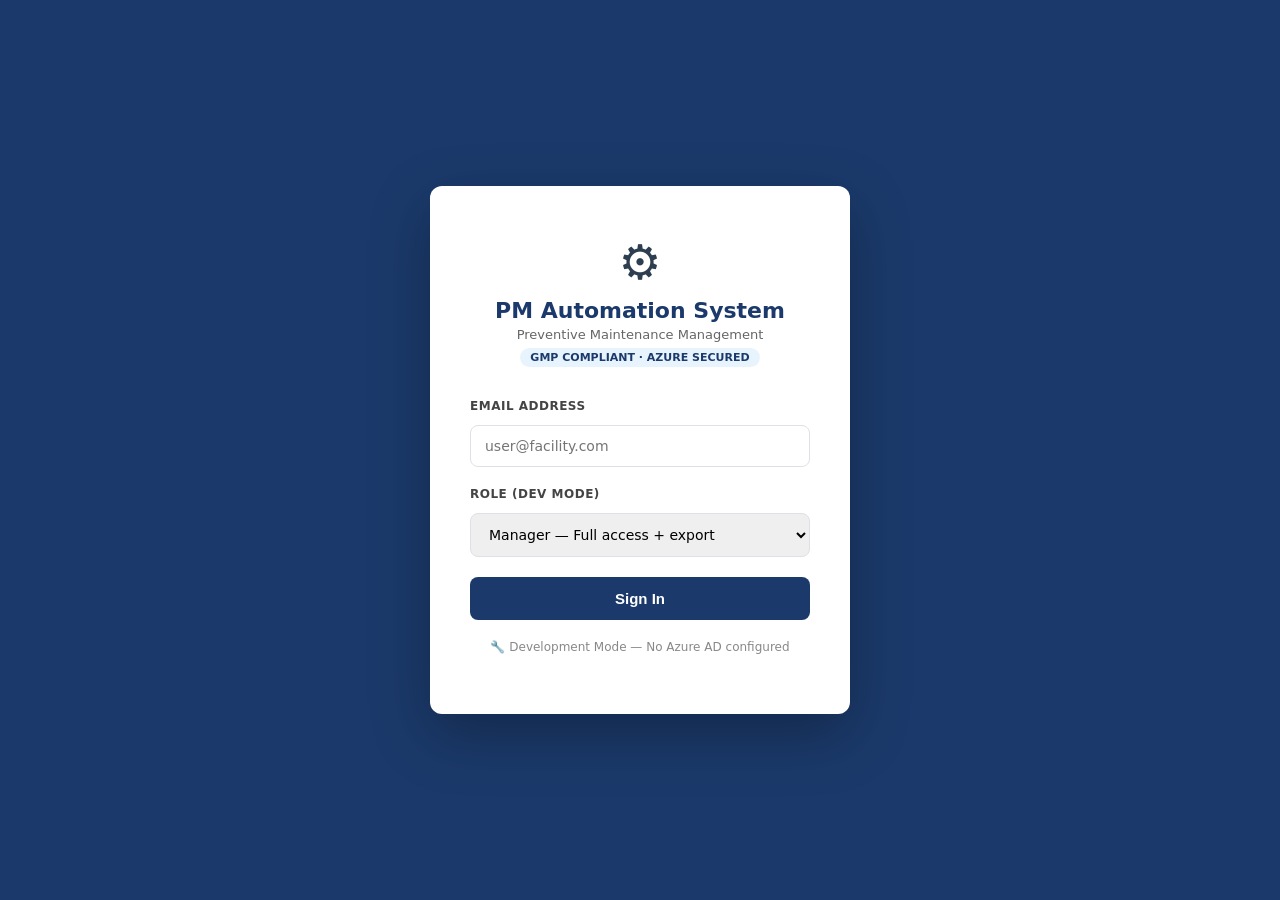
==== frontend/dashboard.html @ 62fe84d0 "Initial commit" ====
<!DOCTYPE html>
<html lang="en">
<head>
  <meta charset="UTF-8" />
  <meta name="viewport" content="width=device-width, initial-scale=1.0" />
  <title>PM Automation System — Dashboard</title>
  <link rel="stylesheet" href="/frontend/static/css/styles.css" />
</head>
<body>
<div class="layout">

  <!-- ── Sidebar ─────────────────────────────────────────────────────────── -->
  <aside class="sidebar">
    <div class="sidebar-header">
      <h2>⚙️ PM Automation</h2>
      <p>Preventive Maintenance System</p>
    </div>
    <nav class="sidebar-nav">
      <div class="nav-section">Main</div>
      <a class="nav-item active" onclick="showPage('dashboard')" href="#">
        <span class="icon">📊</span> Dashboard
      </a>
      <a class="nav-item" onclick="showPage('generate')" href="#">
        <span class="icon">📄</span> Generate PM
      </a>
      <a class="nav-item" onclick="showPage('history')" href="#">
        <span class="icon">🕐</span> PM History
      </a>
      <div class="nav-section">Library</div>
      <a class="nav-item" onclick="showPage('library')" href="#">
        <span class="icon">📚</span> PM Library
      </a>
      <a class="nav-item" onclick="showPage('machines')" href="#">
        <span class="icon">🏭</span> Machines
      </a>
      <div class="nav-section" id="nav-section-upload">Engineer</div>
      <a class="nav-item" id="nav-upload" onclick="showPage('upload')" href="#">
        <span class="icon">⬆️</span> Upload Manual
      </a>
      <div class="nav-section" id="nav-section-manager">Manager</div>
      <a class="nav-item" id="nav-export" onclick="showPage('export')" href="#">
        <span class="icon">📤</span> Export Data
      </a>
      <a class="nav-item" id="nav-checklist" onclick="showPage('checklist')" href="#">
        <span class="icon">✅</span> Fill Checklist
      </a>
    </nav>
    <div class="sidebar-footer">
      <div class="user-info">
        <div class="user-avatar" id="userAvatar">?</div>
        <div>
          <div class="user-name" id="userName">Loading...</div>
          <div class="user-role" id="userRole">—</div>
        </div>
      </div>
      <button class="btn-logout" onclick="logout()">Sign Out</button>
    </div>
  </aside>

  <!-- ── Main Content ──────────────────────────────────────────────────── -->
  <main class="main-content">
    <div class="topbar">
      <h1 id="pageTitle">Dashboard</h1>
      <div class="topbar-actions">
        <span id="topbarEnv" class="badge badge-amber" style="display:none">DEV MODE</span>
        <button class="btn btn-primary btn-sm" onclick="showPage('generate')">
          ＋ Generate PM
        </button>
      </div>
    </div>

    <!-- ── DASHBOARD PAGE ── -->
    <div class="page active" id="page-dashboard">
      <div class="stats-grid" id="statsGrid">
        <div class="stat-card"><div class="stat-icon">📋</div><div><div class="stat-value" id="stat-total">—</div><div class="stat-label">Total PMs Generated</div></div></div>
        <div class="stat-card green"><div class="stat-icon">✅</div><div><div class="stat-value" id="stat-month">—</div><div class="stat-label">Completed This Month</div></div></div>
        <div class="stat-card red"><div class="stat-icon">⚠️</div><div><div class="stat-value" id="stat-overdue">—</div><div class="stat-label">Overdue PMs</div></div></div>
        <div class="stat-card amber"><div class="stat-icon">🔔</div><div><div class="stat-value" id="stat-duesoon">—</div><div class="stat-label">Due Soon</div></div></div>
        <div class="stat-card"><div class="stat-icon">🏭</div><div><div class="stat-value" id="stat-machines">—</div><div class="stat-label">Machines in System</div></div></div>
        <div class="stat-card purple"><div class="stat-icon">📝</div><div><div class="stat-value" id="stat-tasks">—</div><div class="stat-label">Total Tasks in Library</div></div></div>
      </div>

      <div style="display:grid;grid-template-columns:1fr 1fr;gap:20px">
        <!-- Overdue -->
        <div class="card">
          <div class="card-header">
            <h3 class="card-title" style="color:var(--red)">⚠️ Overdue PMs</h3>
            <span id="overdueBadge" class="badge badge-red">0</span>
          </div>
          <div class="table-wrapper">
            <table id="overdueTable">
              <thead><tr><th>Machine</th><th>Interval</th><th>Status</th><th></th></tr></thead>
              <tbody id="overdueBody">
                <tr><td colspan="4" class="empty-state"><p>Loading...</p></td></tr>
              </tbody>
            </table>
          </div>
        </div>

        <!-- Recent PMs -->
        <div class="card">
          <div class="card-header">
            <h3 class="card-title">🕐 Recent PMs</h3>
          </div>
          <div class="table-wrapper">
            <table id="recentTable">
              <thead><tr><th>Machine</th><th>Interval</th><th>Technician</th><th>Status</th></tr></thead>
              <tbody id="recentBody">
                <tr><td colspan="4" class="empty-state"><p>Loading...</p></td></tr>
              </tbody>
            </table>
          </div>
        </div>
      </div>

      <!-- PM Schedule -->
      <div class="card">
        <div class="card-header">
          <h3 class="card-title">📅 PM Schedule — All Intervals</h3>
          <button class="btn btn-outline btn-sm" onclick="loadDashboard()">↻ Refresh</button>
        </div>
        <div class="table-wrapper">
          <table>
            <thead><tr><th>Machine</th><th>Interval</th><th>Last Done</th><th>Next Due</th><th>Status</th><th>Action</th></tr></thead>
            <tbody id="scheduleBody">
              <tr><td colspan="6"><div class="empty-state"><p>Loading schedule...</p></div></td></tr>
            </tbody>
          </table>
        </div>
      </div>
    </div>

    <!-- ── GENERATE PAGE ── -->
    <div class="page" id="page-generate">
      <div class="card" style="max-width:640px">
        <div class="card-header">
          <h3 class="card-title">Generate PM Checklist</h3>
        </div>
        <div id="genAlert"></div>
        <form id="generateForm" onsubmit="submitGenerate(event)">
          <div class="form-grid">
            <div class="form-group">
              <label>Machine *</label>
              <select id="gen-machine" required onchange="loadIntervals()">
                <option value="">Select machine...</option>
              </select>
            </div>
            <div class="form-group">
              <label>PM Interval *</label>
              <select id="gen-interval" required>
                <option value="">Select interval...</option>
              </select>
            </div>
            <div class="form-group">
              <label>Work Order # *</label>
              <input type="text" id="gen-wo" required placeholder="WO-2026-001" />
            </div>
            <div class="form-group">
              <label>Technician Name *</label>
              <input type="text" id="gen-tech" required placeholder="Ahmed Khan" />
            </div>
            <div class="form-group">
              <label>Output Format</label>
              <select id="gen-format">
                <option value="pdf">PDF (Recommended)</option>
                <option value="docx">DOCX (Word)</option>
                <option value="xlsx">XLSX (Excel)</option>
              </select>
            </div>
            <div class="form-group">
              <label>Storage Target</label>
              <select id="gen-storage">
                <option value="">Default</option>
                <option value="local">Local</option>
                <option value="azure">Azure Blob</option>
                <option value="ftp">FTP</option>
              </select>
            </div>
          </div>
          <div class="form-group" style="margin-top:12px">
            <label>Notes (optional)</label>
            <textarea id="gen-notes" rows="2" placeholder="Any notes for this PM run..."></textarea>
          </div>
          <div style="margin-top:20px;display:flex;gap:10px">
            <button type="submit" class="btn btn-primary" id="genBtn">
              ⚙️ Generate PM Document
            </button>
            <button type="button" class="btn btn-outline" onclick="previewTasks()">
              👁 Preview Tasks
            </button>
          </div>
        </form>
      </div>

      <!-- Result card -->
      <div class="card" id="genResult" style="display:none;max-width:640px">
        <div class="alert alert-success" id="genSuccess"></div>
        <div style="display:flex;gap:12px;flex-wrap:wrap;margin-top:4px">
          <a id="genDownloadLink" class="btn btn-success" target="_blank">⬇ Download PDF</a>
          <button class="btn btn-outline" onclick="showPage('history')">View in History</button>
        </div>
        <div style="margin-top:16px;font-size:12px;color:var(--grey-500)">
          <span>File: </span><code id="genFileName"></code><br/>
          <span>Hash: </span><code id="genHash"></code>
        </div>
      </div>
    </div>

    <!-- ── HISTORY PAGE ── -->
    <div class="page" id="page-history">
      <div class="card">
        <div class="card-header">
          <h3 class="card-title">PM History</h3>
          <div style="display:flex;gap:8px">
            <select id="histFilter" onchange="loadHistory()" style="font-size:13px;padding:6px 10px;border:1.5px solid var(--grey-300);border-radius:6px">
              <option value="">All Machines</option>
            </select>
            <button class="btn btn-outline btn-sm" onclick="loadHistory()">Filter</button>
          </div>
        </div>
        <div class="table-wrapper">
          <table>
            <thead>
              <tr>
                <th>Date</th><th>Machine</th><th>Interval</th><th>Work Order</th>
                <th>Technician</th><th>Status</th><th>Actions</th>
              </tr>
            </thead>
            <tbody id="historyBody">
              <tr><td colspan="7"><div class="empty-state"><div class="empty-icon">🕐</div><p>Loading history...</p></div></td></tr>
            </tbody>
          </table>
        </div>
        <div id="histPagination" style="display:flex;justify-content:space-between;align-items:center;margin-top:12px;font-size:13px">
          <span id="histCount"></span>
          <div style="display:flex;gap:8px">
            <button class="btn btn-outline btn-sm" id="histPrev" onclick="histPage(-1)" disabled>← Prev</button>
            <button class="btn btn-outline btn-sm" id="histNext" onclick="histPage(1)">Next →</button>
          </div>
        </div>
      </div>
    </div>

    <!-- ── LIBRARY PAGE ── -->
    <div class="page" id="page-library">
      <div class="card">
        <div class="card-header">
          <h3 class="card-title">PM Library — Tasks by Machine &amp; Interval</h3>
        </div>
        <div id="libraryContent">
          <div class="empty-state"><div class="spinner"></div></div>
        </div>
      </div>
    </div>

    <!-- ── MACHINES PAGE ── -->
    <div class="page" id="page-machines">
      <div class="card">
        <div class="card-header">
          <h3 class="card-title">Registered Machines</h3>
          <button class="btn btn-primary btn-sm" id="addMachineBtn" onclick="openAddMachineModal()">＋ Add Machine</button>
        </div>
        <div class="table-wrapper">
          <table>
            <thead><tr><th>Machine ID</th><th>Name</th><th>Manufacturer</th><th>Model</th><th>Type</th><th>Location</th><th>Status</th></tr></thead>
            <tbody id="machinesBody">
              <tr><td colspan="7"><div class="empty-state"><div class="spinner"></div></div></td></tr>
            </tbody>
          </table>
        </div>
      </div>
    </div>

    <!-- ── UPLOAD PAGE ── -->
    <div class="page" id="page-upload">
      <div class="card" style="max-width:600px">
        <div class="card-header">
          <h3 class="card-title">Upload Machine Manual (RAG Pipeline)</h3>
        </div>
        <div class="alert alert-info">
          <strong>How it works:</strong> Upload a PDF manual → AI classifies manufacturer →
          finds maintenance chapter → chunks text → embeds → retrieves top 10 chunks →
          extracts tasks → engineer reviews → approved tasks added to PM Library.
        </div>
        <form id="uploadForm" onsubmit="submitUpload(event)">
          <div class="form-grid">
            <div class="form-group" style="grid-column:1/-1">
              <label>PDF Manual *</label>
              <input type="file" id="upload-file" accept=".pdf" required />
              <span class="hint">Max 50MB · PDF only</span>
            </div>
            <div class="form-group">
              <label>Machine ID (optional)</label>
              <select id="upload-machine">
                <option value="">Auto-detect from PDF</option>
              </select>
            </div>
          </div>
          <button type="submit" class="btn btn-primary" style="margin-top:16px" id="uploadBtn">
            ⬆️ Upload &amp; Process
          </button>
        </form>
        <div id="uploadAlert" style="margin-top:16px"></div>
      </div>

      <div class="card">
        <div class="card-header">
          <h3 class="card-title">Upload Queue</h3>
          <button class="btn btn-outline btn-sm" onclick="loadUploads()">↻ Refresh</button>
        </div>
        <div class="table-wrapper">
          <table>
            <thead><tr><th>Filename</th><th>Machine</th><th>Status</th><th>Manufacturer</th><th>Tasks</th><th>Uploaded By</th><th>Action</th></tr></thead>
            <tbody id="uploadQueueBody">
              <tr><td colspan="7"><div class="empty-state"><p>No uploads yet</p></div></td></tr>
            </tbody>
          </table>
        </div>
      </div>
    </div>

    <!-- ── EXPORT PAGE (Manager) ── -->
    <div class="page" id="page-export">
      <div class="card" style="max-width:640px">
        <div class="card-header"><h3 class="card-title">Export Data — Manager Access</h3></div>
        <div class="alert alert-info"><strong>Architecture:</strong> Manager role — Full read + export access. All exports are GMP audit logged.</div>
        <div style="display:flex;flex-direction:column;gap:12px">
          <div class="card" style="padding:16px">
            <h4 style="margin:0 0 8px;color:var(--navy)">PM History Export (CSV)</h4>
            <p style="font-size:13px;color:var(--grey-700);margin:0 0 12px">Export full PM generation history with file hashes, technician names and approval status.</p>
            <div style="display:flex;gap:10px;align-items:center;flex-wrap:wrap">
              <select id="export-machine" style="padding:8px 12px;border:1.5px solid var(--grey-300);border-radius:6px;font-size:13px">
                <option value="">All Machines</option>
              </select>
              <button class="btn btn-primary" onclick="exportHistory()">⬇ Export History CSV</button>
            </div>
          </div>
          <div class="card" style="padding:16px">
            <h4 style="margin:0 0 8px;color:var(--navy)">PM Library Export (CSV)</h4>
            <p style="font-size:13px;color:var(--grey-700);margin:0 0 12px">Export all 146 tasks with source chapter references for compliance verification.</p>
            <button class="btn btn-success" onclick="exportLibrary()">⬇ Export Full Library CSV</button>
          </div>
          <div class="card" style="padding:16px">
            <h4 style="margin:0 0 8px;color:var(--navy)">Audit Log Export (CSV)</h4>
            <p style="font-size:13px;color:var(--grey-700);margin:0 0 12px">Export immutable GMP audit log — who, when, what. Retained per GMP compliance requirements.</p>
            <button class="btn btn-warning" onclick="exportAuditLog()">⬇ Export Audit Log CSV</button>
          </div>
        </div>
      </div>
    </div>

    <!-- ── FILL CHECKLIST PAGE (Technician) ── -->
    <div class="page" id="page-checklist">
      <div class="card" style="max-width:800px">
        <div class="card-header"><h3 class="card-title">Fill PM Checklist — Technician</h3></div>
        <div class="alert alert-info">
          <strong>Technician workflow:</strong> Select a recent PM record, initial each task as you complete it, then submit. Architecture: Technician → Fill Checklist → Read/Write/submit only.
        </div>
        <div style="display:flex;gap:10px;margin-bottom:16px">
          <input type="text" id="cl-record-id" placeholder="Paste PM Record ID..." style="flex:1;padding:10px 12px;border:1.5px solid var(--grey-300);border-radius:6px;font-size:14px" />
          <button class="btn btn-primary" onclick="loadChecklist()">Load</button>
        </div>
        <div id="checklistContent">
          <div class="empty-state"><div class="empty-icon">✅</div><p>Enter a PM Record ID above or select one from PM History</p></div>
        </div>
      </div>
    </div>

  </main>
</div>

<!-- ── Task Preview Modal ── -->
<div class="modal-overlay" id="taskPreviewModal">
  <div class="modal" style="max-width:800px">
    <div class="modal-header">
      <h3 class="modal-title" id="taskPreviewTitle">Task Preview</h3>
      <button class="modal-close" onclick="closeModal('taskPreviewModal')">×</button>
    </div>
    <div id="taskPreviewBody"></div>
  </div>
</div>

<!-- ── Add Machine Modal ── -->
<div class="modal-overlay" id="addMachineModal">
  <div class="modal">
    <div class="modal-header">
      <h3 class="modal-title">Add New Machine</h3>
      <button class="modal-close" onclick="closeModal('addMachineModal')">×</button>
    </div>
    <form onsubmit="submitNewMachine(event)">
      <div class="form-grid">
        <div class="form-group">
          <label>Machine ID *</label>
          <input type="text" id="new-machine-id" required placeholder="MACHINE-ID-L3" pattern="[A-Z0-9_\-]+" />
          <span class="hint">Uppercase letters, numbers, hyphens only</span>
        </div>
        <div class="form-group">
          <label>Name *</label>
          <input type="text" id="new-machine-name" required />
        </div>
        <div class="form-group">
          <label>Manufacturer *</label>
          <input type="text" id="new-machine-mfr" required />
        </div>
        <div class="form-group">
          <label>Model *</label>
          <input type="text" id="new-machine-model" required />
        </div>
        <div class="form-group">
          <label>Type *</label>
          <select id="new-machine-type">
            <option value="KRONES">KRONES</option>
            <option value="THIRD_PARTY">THIRD PARTY</option>
          </select>
        </div>
        <div class="form-group">
          <label>Location</label>
          <input type="text" id="new-machine-loc" placeholder="Line 3" />
        </div>
      </div>
      <div class="modal-footer">
        <button type="button" class="btn btn-outline" onclick="closeModal('addMachineModal')">Cancel</button>
        <button type="submit" class="btn btn-primary">Create Machine</button>
      </div>
    </form>
  </div>
</div>

<!-- ── Loading Overlay ── -->
<div class="loading-overlay" id="loadingOverlay">
  <div class="spinner" style="width:40px;height:40px;border-width:3px"></div>
  <div class="loading-text" id="loadingText">Generating PM document...</div>
</div>

<script src="/frontend/static/js/app.js"></script>
</body>
</html>
---- frontend/static/css/styles.css ----
/* ── PM Automation System — Global Styles ── */
*, *::before, *::after { box-sizing: border-box; }

:root {
  --navy:      #1B3A6B;
  --navy-dark: #152E56;
  --blue:      #2980B9;
  --green:     #27AE60;
  --amber:     #F39C12;
  --red:       #C0392B;
  --purple:    #8E44AD;
  --grey-100:  #F8F9FA;
  --grey-200:  #ECF0F1;
  --grey-300:  #DEE2E6;
  --grey-500:  #95A5A6;
  --grey-700:  #555;
  --text:      #2C3E50;
  --white:     #FFFFFF;
  --shadow:    0 2px 8px rgba(0,0,0,.10);
  --shadow-lg: 0 8px 30px rgba(0,0,0,.15);
  --radius:    8px;
  --font:      'Segoe UI', system-ui, -apple-system, sans-serif;
}

body { font-family: var(--font); color: var(--text); background: var(--grey-100); margin:0; }

/* ── Layout ── */
.layout { display:flex; min-height:100vh; }

.sidebar {
  width: 240px; min-height: 100vh; background: var(--navy);
  color: #fff; display:flex; flex-direction:column;
  position: fixed; left:0; top:0; z-index:100;
  box-shadow: 2px 0 8px rgba(0,0,0,.2);
}
.sidebar-header {
  padding: 24px 20px 20px; border-bottom: 1px solid rgba(255,255,255,.1);
}
.sidebar-header h2 { margin:0; font-size:15px; font-weight:700; }
.sidebar-header p { margin:4px 0 0; font-size:11px; opacity:.6; }

.sidebar-nav { flex:1; padding: 12px 0; }
.nav-section { padding: 8px 16px 4px; font-size:10px; text-transform:uppercase;
  letter-spacing:.8px; opacity:.5; margin-top:8px; }
.nav-item {
  display:flex; align-items:center; gap:10px;
  padding: 10px 20px; cursor:pointer; font-size:13px;
  transition: background .15s; border-left: 3px solid transparent;
  text-decoration: none; color: rgba(255,255,255,.8);
}
.nav-item:hover { background: rgba(255,255,255,.08); color:#fff; }
.nav-item.active { background: rgba(255,255,255,.12); color:#fff;
  border-left-color: #5DADE2; }
.nav-item .icon { width:18px; text-align:center; font-size:16px; }

.sidebar-footer {
  padding: 16px 20px; border-top: 1px solid rgba(255,255,255,.1); font-size:12px;
}
.user-info { display:flex; align-items:center; gap:10px; }
.user-avatar {
  width:32px; height:32px; border-radius:50%;
  background: rgba(255,255,255,.2); display:flex; align-items:center;
  justify-content:center; font-weight:700; font-size:14px;
}
.user-name { font-size:13px; font-weight:600; }
.user-role { font-size:11px; opacity:.6; }
.btn-logout {
  margin-top:10px; width:100%; padding:8px; background:rgba(255,255,255,.1);
  color:#fff; border:none; border-radius:6px; cursor:pointer; font-size:12px;
  transition:background .15s;
}
.btn-logout:hover { background:rgba(255,255,255,.2); }

.main-content { margin-left:240px; flex:1; min-height:100vh; }

.topbar {
  background:#fff; padding:16px 28px; border-bottom:1px solid var(--grey-300);
  display:flex; align-items:center; justify-content:space-between;
  position:sticky; top:0; z-index:50;
  box-shadow: 0 1px 4px rgba(0,0,0,.06);
}
.topbar h1 { margin:0; font-size:18px; font-weight:700; color:var(--navy); }
.topbar-actions { display:flex; gap:10px; align-items:center; }

.page { padding:28px; display:none; }
.page.active { display:block; }

/* ── Cards ── */
.card {
  background:#fff; border-radius:var(--radius); box-shadow:var(--shadow);
  padding:24px; margin-bottom:20px;
}
.card-header { display:flex; align-items:center; justify-content:space-between;
  margin-bottom:20px; }
.card-title { font-size:15px; font-weight:700; color:var(--navy); margin:0; }

/* ── Stats Grid ── */
.stats-grid { display:grid; grid-template-columns:repeat(auto-fit,minmax(160px,1fr));
  gap:16px; margin-bottom:24px; }
.stat-card {
  background:#fff; border-radius:var(--radius); padding:20px;
  box-shadow:var(--shadow); border-left:4px solid var(--navy);
  display:flex; align-items:center; gap:16px;
}
.stat-card.green { border-left-color: var(--green); }
.stat-card.amber { border-left-color: var(--amber); }
.stat-card.red   { border-left-color: var(--red); }
.stat-card.purple{ border-left-color: var(--purple); }
.stat-icon { font-size:28px; }
.stat-value { font-size:26px; font-weight:700; color:var(--text); }
.stat-label { font-size:12px; color:var(--grey-500); margin-top:2px; }

/* ── Tables ── */
.table-wrapper { overflow-x:auto; }
table { width:100%; border-collapse:collapse; font-size:13px; }
thead tr { background:var(--navy); color:#fff; }
th { padding:10px 14px; text-align:left; font-weight:600; font-size:12px;
  text-transform:uppercase; letter-spacing:.4px; white-space:nowrap; }
td { padding:10px 14px; border-bottom:1px solid var(--grey-200); }
tbody tr:hover { background:var(--grey-100); }
tbody tr:last-child td { border-bottom:none; }

/* ── Badges ── */
.badge {
  display:inline-block; padding:3px 10px; border-radius:12px;
  font-size:11px; font-weight:600; text-transform:uppercase;
}
.badge-green  { background:#D5F5E3; color:#1E8449; }
.badge-amber  { background:#FDEBD0; color:#784212; }
.badge-red    { background:#FADBD8; color:#78281F; }
.badge-blue   { background:#D6EAF8; color:#1A5276; }
.badge-purple { background:#E8DAEF; color:#6C3483; }
.badge-grey   { background:#EAECEE; color:#555; }

.state-running    { background:#D5F5E3; color:#1E8449; }
.state-stopped    { background:#FDEBD0; color:#784212; }
.state-powered_off { background:#E8DAEF; color:#6C3483; }

/* ── Buttons ── */
.btn {
  display:inline-flex; align-items:center; gap:6px; padding:8px 16px;
  border-radius:6px; font-size:13px; font-weight:600; cursor:pointer;
  border:none; transition:all .15s; text-decoration:none; white-space:nowrap;
}
.btn-primary  { background:var(--navy); color:#fff; }
.btn-primary:hover { background:var(--navy-dark); }
.btn-success  { background:var(--green); color:#fff; }
.btn-success:hover { background:#219A52; }
.btn-warning  { background:var(--amber); color:#fff; }
.btn-warning:hover { background:#D68910; }
.btn-danger   { background:var(--red); color:#fff; }
.btn-danger:hover { background:#A93226; }
.btn-outline  { background:transparent; color:var(--navy); border:1.5px solid var(--navy); }
.btn-outline:hover { background:var(--grey-100); }
.btn-sm { padding:5px 10px; font-size:12px; }
.btn:disabled { opacity:.5; cursor:not-allowed; }

/* ── Forms ── */
.form-grid { display:grid; grid-template-columns:1fr 1fr; gap:16px; }
.form-grid.cols-3 { grid-template-columns:1fr 1fr 1fr; }
.form-group { display:flex; flex-direction:column; gap:6px; }
.form-group label { font-size:12px; font-weight:600; color:var(--grey-700);
  text-transform:uppercase; letter-spacing:.4px; }
.form-group input,
.form-group select,
.form-group textarea {
  padding:10px 12px; border:1.5px solid var(--grey-300); border-radius:6px;
  font-size:14px; outline:none; font-family:var(--font); transition:border-color .2s;
  width:100%;
}
.form-group input:focus,
.form-group select:focus,
.form-group textarea:focus { border-color:var(--navy); }
.form-group .hint { font-size:11px; color:var(--grey-500); }

/* ── Modal ── */
.modal-overlay {
  position:fixed; inset:0; background:rgba(0,0,0,.5); z-index:200;
  display:none; align-items:center; justify-content:center;
}
.modal-overlay.open { display:flex; }
.modal {
  background:#fff; border-radius:12px; box-shadow:var(--shadow-lg);
  width:100%; max-width:560px; max-height:90vh; overflow-y:auto;
  padding:32px;
}
.modal-header { display:flex; align-items:center; justify-content:space-between;
  margin-bottom:24px; }
.modal-title { font-size:17px; font-weight:700; color:var(--navy); margin:0; }
.modal-close { background:none; border:none; font-size:22px; cursor:pointer;
  color:var(--grey-500); padding:0; line-height:1; }
.modal-footer { display:flex; justify-content:flex-end; gap:10px; margin-top:24px; }

/* ── Alerts ── */
.alert {
  padding:12px 16px; border-radius:6px; font-size:13px; margin-bottom:16px;
  display:flex; align-items:flex-start; gap:10px;
}
.alert-success { background:#D5F5E3; color:#1E8449; border:1px solid #A9DFBF; }
.alert-warning { background:#FDEBD0; color:#784212; border:1px solid #F9CA9E; }
.alert-danger  { background:#FADBD8; color:#78281F; border:1px solid #F5B7B1; }
.alert-info    { background:#D6EAF8; color:#1A5276; border:1px solid #A9CCE3; }

/* ── Loading ── */
.spinner {
  width:20px; height:20px; border:2px solid var(--grey-300);
  border-top-color:var(--navy); border-radius:50%;
  animation:spin .6s linear infinite; display:inline-block;
}
@keyframes spin { to { transform:rotate(360deg); } }

.loading-overlay {
  position:fixed; inset:0; background:rgba(255,255,255,.8); z-index:300;
  display:none; align-items:center; justify-content:center;
  flex-direction:column; gap:16px;
}
.loading-overlay.open { display:flex; }
.loading-text { font-size:14px; font-weight:600; color:var(--navy); }

/* ── Progress bar ── */
.progress { background:var(--grey-200); border-radius:4px; height:8px; overflow:hidden; }
.progress-bar { height:100%; border-radius:4px; background:var(--green);
  transition:width .3s; }

/* ── Search ── */
.search-bar {
  display:flex; align-items:center; gap:10px; background:var(--grey-100);
  border:1.5px solid var(--grey-300); border-radius:6px; padding:8px 12px;
  margin-bottom:16px;
}
.search-bar input { border:none; background:none; outline:none; flex:1; font-size:14px; }

/* ── Empty state ── */
.empty-state { text-align:center; padding:48px 24px; color:var(--grey-500); }
.empty-state .empty-icon { font-size:48px; margin-bottom:12px; }
.empty-state p { font-size:14px; margin:0; }

/* ── Overdue indicator ── */
.overdue-row td { background:#FFF5F5 !important; }
.due-soon-row td { background:#FFFBF0 !important; }

/* ── Scrollbar ── */
::-webkit-scrollbar { width:6px; height:6px; }
::-webkit-scrollbar-track { background:var(--grey-100); }
::-webkit-scrollbar-thumb { background:var(--grey-300); border-radius:3px; }

/* ── Responsive ── */
@media(max-width:768px) {
  .sidebar { width:200px; }
  .main-content { margin-left:200px; }
  .stats-grid { grid-template-columns:1fr 1fr; }
  .form-grid { grid-template-columns:1fr; }
}
@media(max-width:576px) {
  .sidebar { display:none; }
  .main-content { margin-left:0; }
}
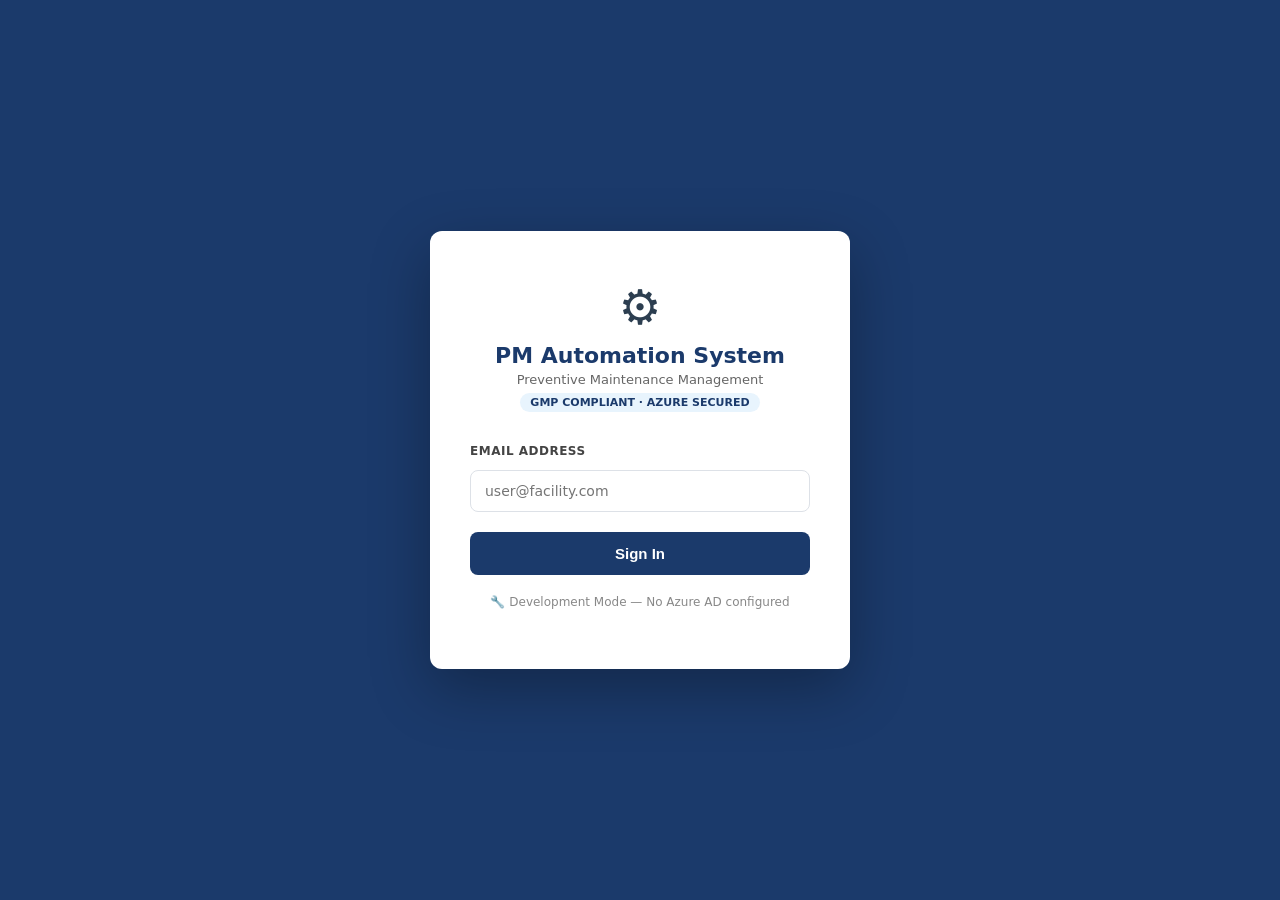
==== commit 88bbb312: "PM Automation System with RAG pipeline, manual-derived checklist generation" ====
--- a/frontend/dashboard.html
+++ b/frontend/dashboard.html
@@ -16,33 +16,14 @@
       <p>Preventive Maintenance System</p>
     </div>
     <nav class="sidebar-nav">
-      <div class="nav-section">Main</div>
       <a class="nav-item active" onclick="showPage('dashboard')" href="#">
         <span class="icon">📊</span> Dashboard
       </a>
-      <a class="nav-item" onclick="showPage('generate')" href="#">
-        <span class="icon">📄</span> Generate PM
+      <a class="nav-item" id="nav-chat" onclick="showPage('chat')" href="#">
+        <span class="icon">💬</span> PM Chat
       </a>
       <a class="nav-item" onclick="showPage('history')" href="#">
-        <span class="icon">🕐</span> PM History
-      </a>
-      <div class="nav-section">Library</div>
-      <a class="nav-item" onclick="showPage('library')" href="#">
-        <span class="icon">📚</span> PM Library
-      </a>
-      <a class="nav-item" onclick="showPage('machines')" href="#">
-        <span class="icon">🏭</span> Machines
-      </a>
-      <div class="nav-section" id="nav-section-upload">Engineer</div>
-      <a class="nav-item" id="nav-upload" onclick="showPage('upload')" href="#">
-        <span class="icon">⬆️</span> Upload Manual
-      </a>
-      <div class="nav-section" id="nav-section-manager">Manager</div>
-      <a class="nav-item" id="nav-export" onclick="showPage('export')" href="#">
-        <span class="icon">📤</span> Export Data
-      </a>
-      <a class="nav-item" id="nav-checklist" onclick="showPage('checklist')" href="#">
-        <span class="icon">✅</span> Fill Checklist
+        <span class="icon">🕐</span> History
       </a>
     </nav>
     <div class="sidebar-footer">
@@ -50,7 +31,6 @@
         <div class="user-avatar" id="userAvatar">?</div>
         <div>
           <div class="user-name" id="userName">Loading...</div>
-          <div class="user-role" id="userRole">—</div>
         </div>
       </div>
       <button class="btn-logout" onclick="logout()">Sign Out</button>
@@ -63,8 +43,8 @@
       <h1 id="pageTitle">Dashboard</h1>
       <div class="topbar-actions">
         <span id="topbarEnv" class="badge badge-amber" style="display:none">DEV MODE</span>
-        <button class="btn btn-primary btn-sm" onclick="showPage('generate')">
-          ＋ Generate PM
+        <button class="btn btn-primary btn-sm" onclick="showPage('chat')">
+          💬 Open Chat
         </button>
       </div>
     </div>
@@ -223,11 +203,11 @@
             <thead>
               <tr>
                 <th>Date</th><th>Machine</th><th>Interval</th><th>Work Order</th>
-                <th>Technician</th><th>Status</th><th>Actions</th>
+                <th>Technician</th><th>Status</th><th>Actions</th><th>Record ID</th>
               </tr>
             </thead>
             <tbody id="historyBody">
-              <tr><td colspan="7"><div class="empty-state"><div class="empty-icon">🕐</div><p>Loading history...</p></div></td></tr>
+              <tr><td colspan="8"><div class="empty-state"><div class="empty-icon">🕐</div><p>Loading history...</p></div></td></tr>
             </tbody>
           </table>
         </div>
@@ -273,39 +253,98 @@
 
     <!-- ── UPLOAD PAGE ── -->
     <div class="page" id="page-upload">
-      <div class="card" style="max-width:600px">
-        <div class="card-header">
-          <h3 class="card-title">Upload Machine Manual (RAG Pipeline)</h3>
-        </div>
-        <div class="alert alert-info">
-          <strong>How it works:</strong> Upload a PDF manual → AI classifies manufacturer →
-          finds maintenance chapter → chunks text → embeds → retrieves top 10 chunks →
-          extracts tasks → engineer reviews → approved tasks added to PM Library.
-        </div>
-        <form id="uploadForm" onsubmit="submitUpload(event)">
-          <div class="form-grid">
-            <div class="form-group" style="grid-column:1/-1">
+
+      <!-- Step 1: Upload form -->
+      <div style="display:grid;grid-template-columns:1fr 1fr;gap:20px;align-items:start">
+        <div class="card">
+          <div class="card-header">
+            <h3 class="card-title">Step 1 — Upload Machine Manual</h3>
+          </div>
+          <div class="alert alert-info" style="font-size:12px">
+            <strong>What happens:</strong><br/>
+            PDF → IBM Granite classifies manufacturer → finds maintenance chapter →
+            splits into 500-word chunks → embeds with watsonx → extracts PM tasks as JSON →
+            you review &amp; approve → tasks added to PM Library
+          </div>
+          <form id="uploadForm" onsubmit="submitUpload(event)">
+            <div class="form-group">
               <label>PDF Manual *</label>
-              <input type="file" id="upload-file" accept=".pdf" required />
-              <span class="hint">Max 50MB · PDF only</span>
-            </div>
-            <div class="form-group">
-              <label>Machine ID (optional)</label>
-              <select id="upload-machine">
+              <input type="file" id="upload-file" accept=".pdf" required style="padding:8px" />
+              <span class="hint">Max 50MB · PDF only · Krones, eisbär, any manufacturer</span>
+            </div>
+            <div class="form-group" style="margin-top:12px">
+              <label>Machine (optional — auto-detected if blank)</label>
+              <select id="upload-machine" style="width:100%;padding:10px;border:1.5px solid var(--grey-300);border-radius:6px">
                 <option value="">Auto-detect from PDF</option>
               </select>
             </div>
-          </div>
-          <button type="submit" class="btn btn-primary" style="margin-top:16px" id="uploadBtn">
-            ⬆️ Upload &amp; Process
-          </button>
-        </form>
-        <div id="uploadAlert" style="margin-top:16px"></div>
-      </div>
-
-      <div class="card">
+            <button type="submit" class="btn btn-primary" style="width:100%;margin-top:16px;padding:12px" id="uploadBtn">
+              ⬆ Upload &amp; Start AI Processing
+            </button>
+          </form>
+          <div id="uploadAlert" style="margin-top:12px"></div>
+        </div>
+
+        <!-- Step 2: Live pipeline progress -->
+        <div id="pipelineProgress" style="display:none">
+          <div class="card">
+            <div class="card-header">
+              <h3 class="card-title">Step 2 — AI Pipeline Progress</h3>
+              <span id="pipelineStatusBadge" class="badge badge-amber">PROCESSING</span>
+            </div>
+            <!-- Pipeline steps visual -->
+            <div id="pipelineSteps" style="margin-bottom:16px"></div>
+            <div id="pipelineDetails" style="font-size:12px;color:var(--grey-500)"></div>
+          </div>
+
+          <!-- Step 3: Review extracted tasks (shown when PENDING_REVIEW) -->
+          <div class="card" id="reviewCard" style="display:none">
+            <div class="card-header">
+              <h3 class="card-title" style="color:var(--green)">✅ Step 3 — Review Extracted Tasks</h3>
+              <span id="reviewTaskCount" class="badge badge-blue">0 tasks</span>
+            </div>
+            <div class="alert alert-warning" style="font-size:12px">
+              IBM Granite extracted these tasks from the manual. Review them, then approve to add to the PM Library.
+            </div>
+            <div id="reviewTasksList" class="table-wrapper" style="max-height:300px;overflow-y:auto"></div>
+            <div style="display:flex;gap:10px;margin-top:16px">
+              <div class="form-group" style="flex:1">
+                <label>Add to Machine</label>
+                <select id="review-machine-select" style="width:100%;padding:10px;border:1.5px solid var(--grey-300);border-radius:6px;font-size:13px">
+                  <option value="">Select machine...</option>
+                </select>
+              </div>
+            </div>
+            <div style="display:flex;gap:10px;margin-top:12px">
+              <button class="btn btn-success" style="flex:1;padding:12px" onclick="approvePipeline()">
+                ✓ Approve &amp; Add to PM Library
+              </button>
+              <button class="btn btn-outline" onclick="startNewChat()" style="white-space:nowrap">
+                💬 Chat with Manual
+              </button>
+            </div>
+          </div>
+
+          <!-- Step 4: Generate PDFs (shown after approval) -->
+          <div class="card" id="generateCard" style="display:none">
+            <div class="card-header">
+              <h3 class="card-title" style="color:var(--navy)">Step 4 — Generate PM Documents</h3>
+            </div>
+            <div class="alert alert-success" style="font-size:12px" id="approvalSuccess"></div>
+            <div id="generateIntervalButtons" style="display:flex;flex-wrap:wrap;gap:8px;margin-top:8px"></div>
+            <div style="display:flex;gap:10px;margin-top:16px">
+              <button class="btn btn-outline" onclick="showPage('generate')">Go to Generate PM →</button>
+              <button class="btn btn-outline" onclick="showPage('library')">View PM Library →</button>
+              <button class="btn btn-outline" onclick="showPage('chat')">Chat with AI →</button>
+            </div>
+          </div>
+        </div>
+      </div>
+
+      <!-- Upload history queue -->
+      <div class="card" style="margin-top:20px">
         <div class="card-header">
-          <h3 class="card-title">Upload Queue</h3>
+          <h3 class="card-title">Previous Uploads</h3>
           <button class="btn btn-outline btn-sm" onclick="loadUploads()">↻ Refresh</button>
         </div>
         <div class="table-wrapper">
@@ -319,11 +358,11 @@
       </div>
     </div>
 
-    <!-- ── EXPORT PAGE (Manager) ── -->
+    <!-- ── EXPORT PAGE ── -->
     <div class="page" id="page-export">
       <div class="card" style="max-width:640px">
-        <div class="card-header"><h3 class="card-title">Export Data — Manager Access</h3></div>
-        <div class="alert alert-info"><strong>Architecture:</strong> Manager role — Full read + export access. All exports are GMP audit logged.</div>
+        <div class="card-header"><h3 class="card-title">Export Data</h3></div>
+        <div class="alert alert-info">Download PM history and audit data as CSV. All exports are logged.</div>
         <div style="display:flex;flex-direction:column;gap:12px">
           <div class="card" style="padding:16px">
             <h4 style="margin:0 0 8px;color:var(--navy)">PM History Export (CSV)</h4>
@@ -351,18 +390,144 @@
 
     <!-- ── FILL CHECKLIST PAGE (Technician) ── -->
     <div class="page" id="page-checklist">
-      <div class="card" style="max-width:800px">
-        <div class="card-header"><h3 class="card-title">Fill PM Checklist — Technician</h3></div>
-        <div class="alert alert-info">
-          <strong>Technician workflow:</strong> Select a recent PM record, initial each task as you complete it, then submit. Architecture: Technician → Fill Checklist → Read/Write/submit only.
-        </div>
-        <div style="display:flex;gap:10px;margin-bottom:16px">
-          <input type="text" id="cl-record-id" placeholder="Paste PM Record ID..." style="flex:1;padding:10px 12px;border:1.5px solid var(--grey-300);border-radius:6px;font-size:14px" />
-          <button class="btn btn-primary" onclick="loadChecklist()">Load</button>
-        </div>
-        <div id="checklistContent">
-          <div class="empty-state"><div class="empty-icon">✅</div><p>Enter a PM Record ID above or select one from PM History</p></div>
-        </div>
+      <div style="display:grid;grid-template-columns:1fr 320px;gap:20px;align-items:start;max-width:1100px">
+        <div class="card">
+          <div class="card-header"><h3 class="card-title">Fill PM Checklist</h3></div>
+
+          <!-- How to get Record ID -->
+          <div style="background:#F0F7FF;border:1px solid #B3D4F5;border-radius:8px;padding:14px;margin-bottom:16px;font-size:13px">
+            <strong style="color:var(--navy)">What is the PM Record ID?</strong><br/>
+            <p style="margin:8px 0 0;color:var(--grey-700)">
+              A PM Record ID is created every time you <strong>Generate</strong> a PM document.
+              It looks like: <code style="background:#fff;padding:2px 6px;border-radius:4px">a6915a8e-71cc-42b9-...</code>
+            </p>
+            <div style="display:flex;gap:8px;margin-top:10px">
+              <button class="btn btn-outline btn-sm" onclick="showPageAndLoadLatest()">
+                📋 Pick from Recent PMs
+              </button>
+              <span style="color:var(--grey-500);align-self:center;font-size:12px">OR paste the ID below:</span>
+            </div>
+          </div>
+
+          <div style="display:flex;gap:10px;margin-bottom:16px">
+            <input type="text" id="cl-record-id"
+              placeholder="Paste PM Record ID (e.g. a6915a8e-71cc-42b9-9ce0-...)"
+              style="flex:1;padding:10px 12px;border:1.5px solid var(--grey-300);border-radius:6px;font-size:13px;font-family:monospace" />
+            <button class="btn btn-primary" onclick="loadChecklist()">Load Checklist</button>
+          </div>
+          <div id="checklistContent">
+            <div class="empty-state"><div class="empty-icon">✅</div>
+              <p>No checklist loaded yet.<br/>Generate a PM first, then come back here.</p>
+            </div>
+          </div>
+        </div>
+
+        <!-- Quick picker: recent PMs -->
+        <div class="card" id="recentPMsPicker">
+          <div class="card-header"><h3 class="card-title" style="font-size:13px">Recent PM Records</h3></div>
+          <p style="font-size:12px;color:var(--grey-500);margin:0 0 10px">Click any row to load its checklist instantly</p>
+          <div id="recentPMsForChecklist">
+            <div class="empty-state" style="padding:20px"><div class="spinner"></div></div>
+          </div>
+        </div>
+      </div>
+    </div>
+
+    <!-- ── CHAT PAGE ── -->
+    <div class="page" id="page-chat">
+      <div class="chat-layout">
+
+        <!-- Sidebar: sessions -->
+        <div class="chat-sidebar">
+          <div class="chat-sidebar-header">
+            <span style="font-weight:700;font-size:14px">Conversations</span>
+            <button class="btn btn-primary btn-sm" onclick="newChatSession()">＋ New</button>
+          </div>
+          <div class="chat-machine-filter">
+            <select id="chat-machine-filter" style="width:100%;padding:7px 10px;border:1.5px solid var(--grey-300);border-radius:6px;font-size:12px">
+              <option value="">All Machines</option>
+            </select>
+          </div>
+          <div id="chatSessionList" class="chat-session-list">
+            <div class="empty-state" style="padding:20px 12px;font-size:12px">No conversations yet</div>
+          </div>
+        </div>
+
+        <!-- Main chat area -->
+        <div class="chat-main">
+          <div class="chat-header">
+            <div>
+              <div id="chatTitle" style="font-weight:700;font-size:15px">PM Assistant</div>
+              <div id="chatSubtitle" style="font-size:11px;color:var(--grey-500)">Ask anything about preventive maintenance</div>
+            </div>
+            <div style="display:flex;gap:8px;align-items:center">
+              <span id="chatRagBadge" class="badge badge-blue" style="display:none;font-size:10px">RAG ON</span>
+              <button class="btn btn-outline btn-sm" onclick="clearChat()">Clear</button>
+            </div>
+          </div>
+          <div id="chatApiWarning" style="display:none;background:#FFF3CD;border-bottom:1px solid #FFD700;padding:8px 20px;font-size:12px;color:#856404">
+            ⚠️ AI not configured. Make sure Ollama is running and set <code>OPENAI_BASE_URL=http://localhost:11434/v1</code> in <code>.env</code>.
+          </div>
+          <div id="chatAiReadyBadge" style="display:none;background:#D5F5E3;border-bottom:1px solid #A9DFBF;padding:6px 20px;font-size:11px;color:#1E8449">
+            ✅ Local AI ready — <span id="chatModelName"></span>
+          </div>
+
+          <div class="chat-messages" id="chatMessages">
+            <div class="chat-welcome" id="chatWelcome">
+              <div style="font-size:32px;margin-bottom:12px">💬</div>
+              <h3 style="margin:0 0 8px;color:var(--navy)">PM Maintenance Assistant</h3>
+              <p style="color:var(--grey-500);font-size:13px;max-width:400px;margin:0 auto 20px">
+                Ask about maintenance procedures, generate checklists, check safety requirements, or get PM schedule advice.
+              </p>
+              <div class="chat-suggestions">
+                <button class="chat-suggestion" onclick="sendSuggestion('Generate the 240hr PM checklist for the bottle coder as an Excel sheet')">Generate 240hr Bottle Coder PM as Excel</button>
+                <button class="chat-suggestion" onclick="sendSuggestion('Give me a PDF of the 8hr PM for the dehumidifier')">PDF of 8hr Dehumidifier PM</button>
+                <button class="chat-suggestion" onclick="sendSuggestion('What LOTO steps are required before servicing the CONTIFORM-C3-L3?')">LOTO steps for CONTIFORM-C3-L3</button>
+                <button class="chat-suggestion" onclick="sendSuggestion('What maintenance tasks are overdue on Line 3?')">What PMs are overdue?</button>
+                <button class="chat-suggestion" onclick="sendSuggestion('List all lubrication tasks for Krones machines at 1500hr interval')">Lubrication tasks at 1500hr</button>
+              </div>
+            </div>
+          </div>
+
+          <div class="chat-input-area">
+            <!-- Upload strip — shown when a file is picked -->
+            <div id="chatUploadStrip" style="display:none;background:#EBF5FB;border:1px solid #AED6F1;border-radius:6px;padding:8px 12px;margin-bottom:8px;font-size:12px;display:none;align-items:center;gap:10px">
+              <span id="chatUploadFileName" style="flex:1;overflow:hidden;text-overflow:ellipsis;white-space:nowrap"></span>
+              <button class="btn btn-primary btn-sm" id="chatUploadBtn" onclick="submitChatUpload()">Upload &amp; Process</button>
+              <button class="btn btn-outline btn-sm" onclick="cancelChatUpload()">Cancel</button>
+            </div>
+            <div id="chatUploadProgress" style="display:none;background:#D5F5E3;border:1px solid #A9DFBF;border-radius:6px;padding:8px 12px;margin-bottom:8px;font-size:12px;color:#1E8449"></div>
+
+            <div id="chatTyping" class="chat-typing" style="display:none">
+              <span class="typing-dot"></span><span class="typing-dot"></span><span class="typing-dot"></span>
+              <span style="font-size:12px;color:var(--grey-500);margin-left:6px">AI is thinking... (may take 15–30s)</span>
+            </div>
+            <div class="chat-input-row">
+              <!-- Hidden file input -->
+              <input type="file" id="chatFileInput" accept=".pdf" style="display:none" onchange="onChatFileSelected(event)"/>
+              <button
+                title="Upload a machine manual PDF"
+                onclick="document.getElementById('chatFileInput').click()"
+                style="background:none;border:1.5px solid var(--grey-300);border-radius:8px;padding:0 12px;cursor:pointer;font-size:18px;color:var(--grey-500);flex-shrink:0;height:42px"
+              >📎</button>
+              <textarea
+                id="chatInput"
+                class="chat-textarea"
+                placeholder="Ask anything, say 'generate 8hr PM for dehumidifier as PDF', or 📎 upload a manual..."
+                rows="1"
+                onkeydown="chatKeyDown(event)"
+                oninput="autoResizeTextarea(this)"
+              ></textarea>
+              <button class="btn btn-primary chat-send-btn" id="chatSendBtn" onclick="sendChatMessage()">
+                &#10148; Send
+              </button>
+            </div>
+            <div style="font-size:11px;color:var(--grey-500);margin-top:6px;padding:0 4px">
+              Enter to send &middot; Shift+Enter for new line &middot; 📎 to upload a manual PDF
+            </div>
+          </div>
+        </div>
+
       </div>
     </div>
 
--- a/frontend/static/css/styles.css
+++ b/frontend/static/css/styles.css
@@ -255,3 +255,293 @@
   .sidebar { display:none; }
   .main-content { margin-left:0; }
 }
+
+/* ── Chat ─────────────────────────────────────────────────────────────────── */
+
+.chat-layout {
+  display: flex;
+  height: calc(100vh - 64px);
+  gap: 0;
+  overflow: hidden;
+}
+
+.chat-sidebar {
+  width: 240px;
+  min-width: 240px;
+  background: var(--white);
+  border-right: 1px solid var(--grey-300);
+  display: flex;
+  flex-direction: column;
+  overflow: hidden;
+}
+
+.chat-sidebar-header {
+  display: flex;
+  justify-content: space-between;
+  align-items: center;
+  padding: 14px 14px 10px;
+  border-bottom: 1px solid var(--grey-300);
+}
+
+.chat-machine-filter {
+  padding: 8px 10px;
+  border-bottom: 1px solid var(--grey-200);
+}
+
+.chat-session-list {
+  flex: 1;
+  overflow-y: auto;
+}
+
+.chat-session-item {
+  position: relative;
+  padding: 10px 36px 10px 12px;
+  border-bottom: 1px solid var(--grey-200);
+  cursor: pointer;
+  transition: background .12s;
+}
+.chat-session-item:hover { background: var(--grey-100); }
+.chat-session-item.active { background: #EEF4FF; border-left: 3px solid var(--blue); }
+
+.chat-session-title {
+  font-size: 12px;
+  font-weight: 600;
+  white-space: nowrap;
+  overflow: hidden;
+  text-overflow: ellipsis;
+  color: var(--text);
+}
+
+.chat-session-meta {
+  display: flex;
+  align-items: center;
+  gap: 6px;
+  margin-top: 3px;
+}
+
+.chat-session-delete {
+  position: absolute;
+  right: 8px;
+  top: 50%;
+  transform: translateY(-50%);
+  background: none;
+  border: none;
+  color: var(--grey-500);
+  font-size: 16px;
+  cursor: pointer;
+  line-height: 1;
+  padding: 2px 4px;
+  border-radius: 4px;
+  display: none;
+}
+.chat-session-item:hover .chat-session-delete { display: block; }
+.chat-session-delete:hover { background: var(--grey-200); color: var(--red); }
+
+.chat-main {
+  flex: 1;
+  display: flex;
+  flex-direction: column;
+  overflow: hidden;
+  background: var(--grey-100);
+}
+
+.chat-header {
+  display: flex;
+  justify-content: space-between;
+  align-items: center;
+  padding: 14px 20px;
+  background: var(--white);
+  border-bottom: 1px solid var(--grey-300);
+  flex-shrink: 0;
+}
+
+.chat-messages {
+  flex: 1;
+  overflow-y: auto;
+  padding: 20px;
+  display: flex;
+  flex-direction: column;
+  gap: 16px;
+  justify-content: flex-start;
+}
+
+.chat-welcome {
+  text-align: center;
+  padding: 40px 20px;
+  margin: auto 0;
+  align-self: center;
+  width: 100%;
+}
+
+.chat-suggestions {
+  display: flex;
+  flex-wrap: wrap;
+  gap: 8px;
+  justify-content: center;
+  max-width: 560px;
+  margin: 0 auto;
+}
+
+.chat-suggestion {
+  background: var(--white);
+  border: 1.5px solid var(--grey-300);
+  border-radius: 20px;
+  padding: 8px 16px;
+  font-size: 12px;
+  cursor: pointer;
+  color: var(--navy);
+  transition: all .15s;
+}
+.chat-suggestion:hover {
+  background: var(--navy);
+  color: var(--white);
+  border-color: var(--navy);
+}
+
+.chat-message {
+  display: flex;
+  flex-direction: column;
+  max-width: 80%;
+}
+
+.chat-message-user {
+  align-self: flex-end;
+  align-items: flex-end;
+}
+
+.chat-message-assistant {
+  align-self: flex-start;
+  align-items: flex-start;
+}
+
+.chat-bubble {
+  padding: 12px 16px;
+  border-radius: 16px;
+  font-size: 13px;
+  line-height: 1.6;
+  word-break: break-word;
+}
+
+.chat-message-user .chat-bubble {
+  background: var(--navy);
+  color: var(--white);
+  border-bottom-right-radius: 4px;
+}
+
+.chat-message-assistant .chat-bubble {
+  background: var(--white);
+  color: var(--text);
+  border-bottom-left-radius: 4px;
+  box-shadow: var(--shadow);
+}
+
+.chat-message-actions {
+  display: flex;
+  gap: 8px;
+  margin-top: 6px;
+  padding: 0 4px;
+}
+
+.chat-list-item {
+  display: flex;
+  gap: 8px;
+  padding: 4px 6px;
+  border-radius: 4px;
+  margin: 2px 0;
+  align-items: flex-start;
+}
+
+.chat-list-num {
+  font-weight: 700;
+  color: var(--navy);
+  min-width: 24px;
+  flex-shrink: 0;
+}
+
+.chat-list-bullet {
+  color: var(--blue);
+  font-size: 16px;
+  min-width: 16px;
+  flex-shrink: 0;
+}
+
+.chat-input-area {
+  padding: 14px 20px;
+  background: var(--white);
+  border-top: 1px solid var(--grey-300);
+  flex-shrink: 0;
+}
+
+.chat-input-row {
+  display: flex;
+  gap: 10px;
+  align-items: flex-end;
+}
+
+.chat-textarea {
+  flex: 1;
+  padding: 10px 14px;
+  border: 1.5px solid var(--grey-300);
+  border-radius: 12px;
+  font-size: 13px;
+  font-family: var(--font);
+  resize: none;
+  min-height: 42px;
+  max-height: 120px;
+  overflow-y: auto;
+  transition: border .15s;
+  outline: none;
+}
+.chat-textarea:focus { border-color: var(--blue); }
+
+.chat-send-btn {
+  flex-shrink: 0;
+  padding: 10px 20px;
+  border-radius: 12px;
+  font-size: 14px;
+}
+
+.chat-typing {
+  display: flex;
+  align-items: center;
+  gap: 4px;
+  padding: 6px 4px;
+}
+
+.typing-dot {
+  width: 6px;
+  height: 6px;
+  background: var(--blue);
+  border-radius: 50%;
+  animation: typing-bounce 1.2s infinite;
+}
+.typing-dot:nth-child(2) { animation-delay: .2s; }
+.typing-dot:nth-child(3) { animation-delay: .4s; }
+
+@keyframes typing-bounce {
+  0%, 60%, 100% { transform: translateY(0); }
+  30% { transform: translateY(-6px); }
+}
+
+.chat-bubble pre {
+  background: var(--grey-100);
+  border: 1px solid var(--grey-300);
+  border-radius: 6px;
+  padding: 10px;
+  overflow-x: auto;
+  font-size: 12px;
+  margin: 8px 0;
+}
+
+.chat-bubble code {
+  background: var(--grey-200);
+  padding: 1px 5px;
+  border-radius: 3px;
+  font-family: 'Consolas', monospace;
+  font-size: 12px;
+}
+
+.chat-bubble pre code {
+  background: none;
+  padding: 0;
+}
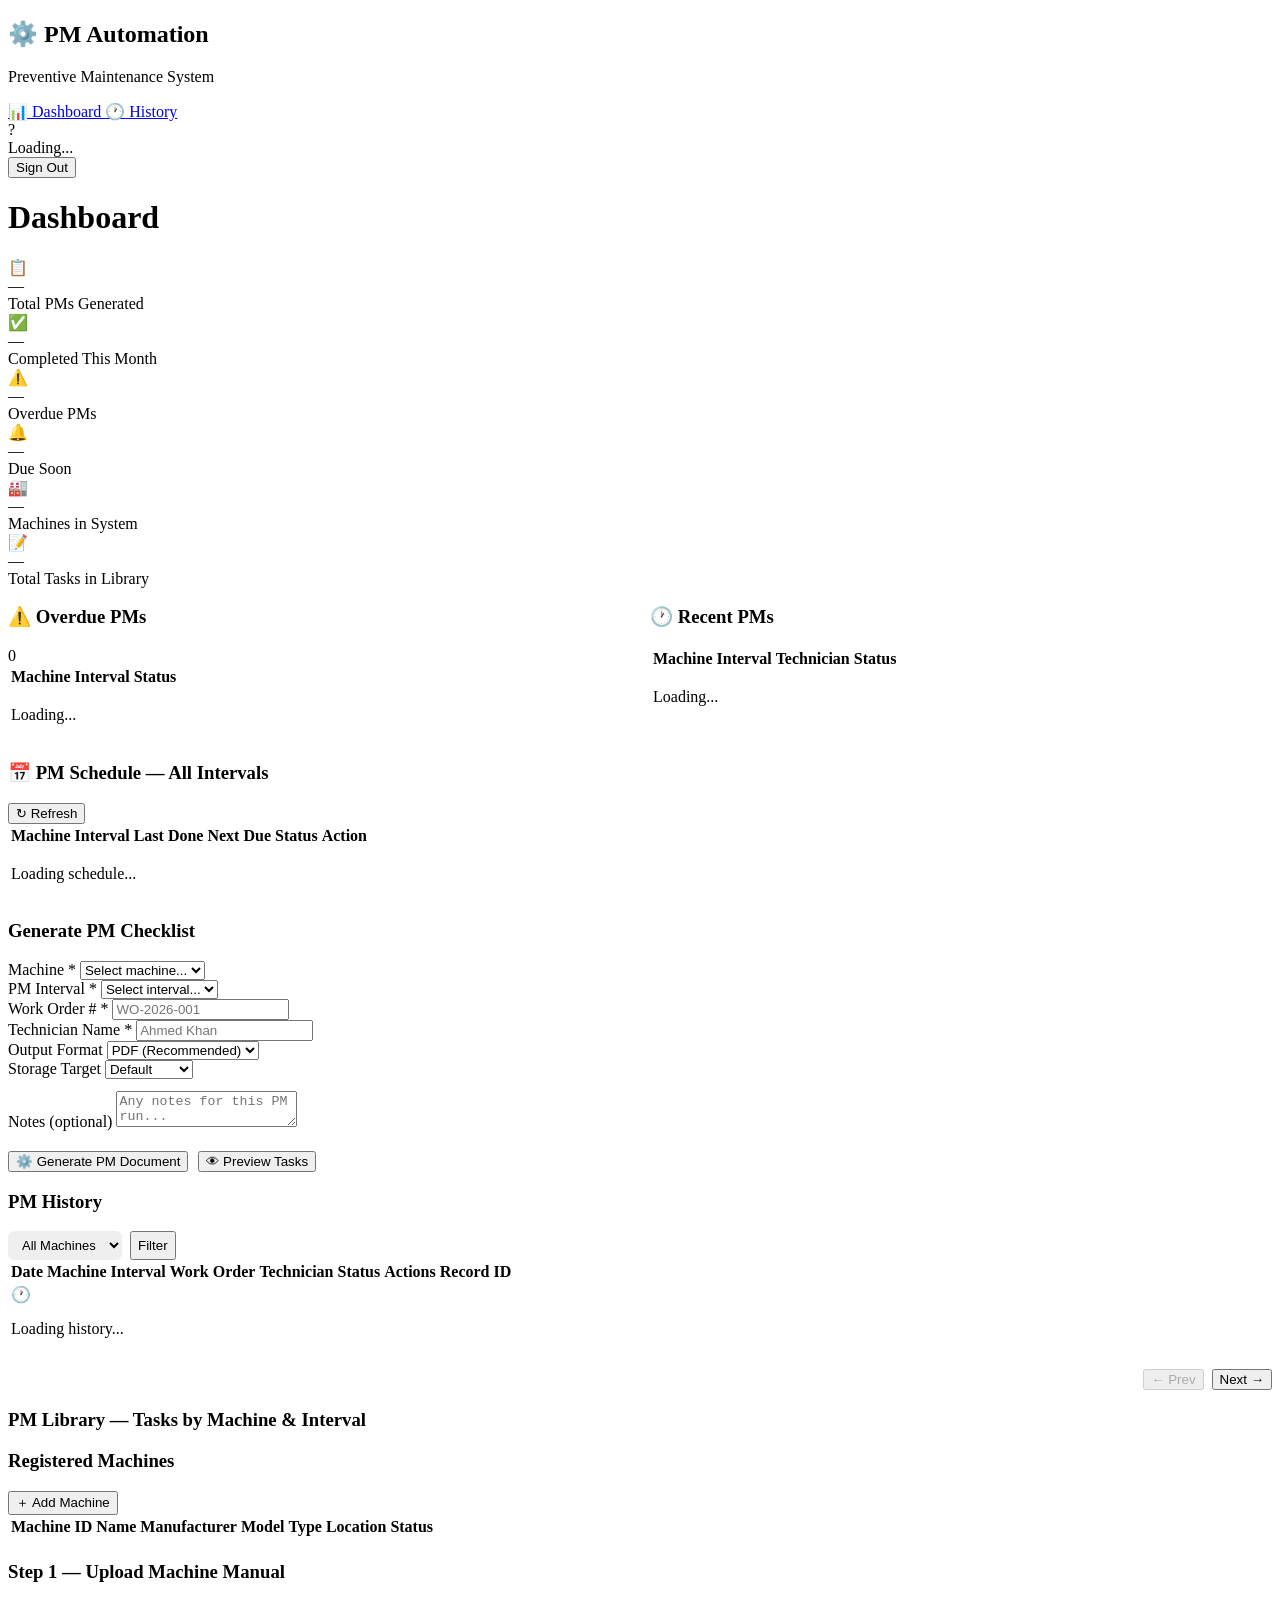
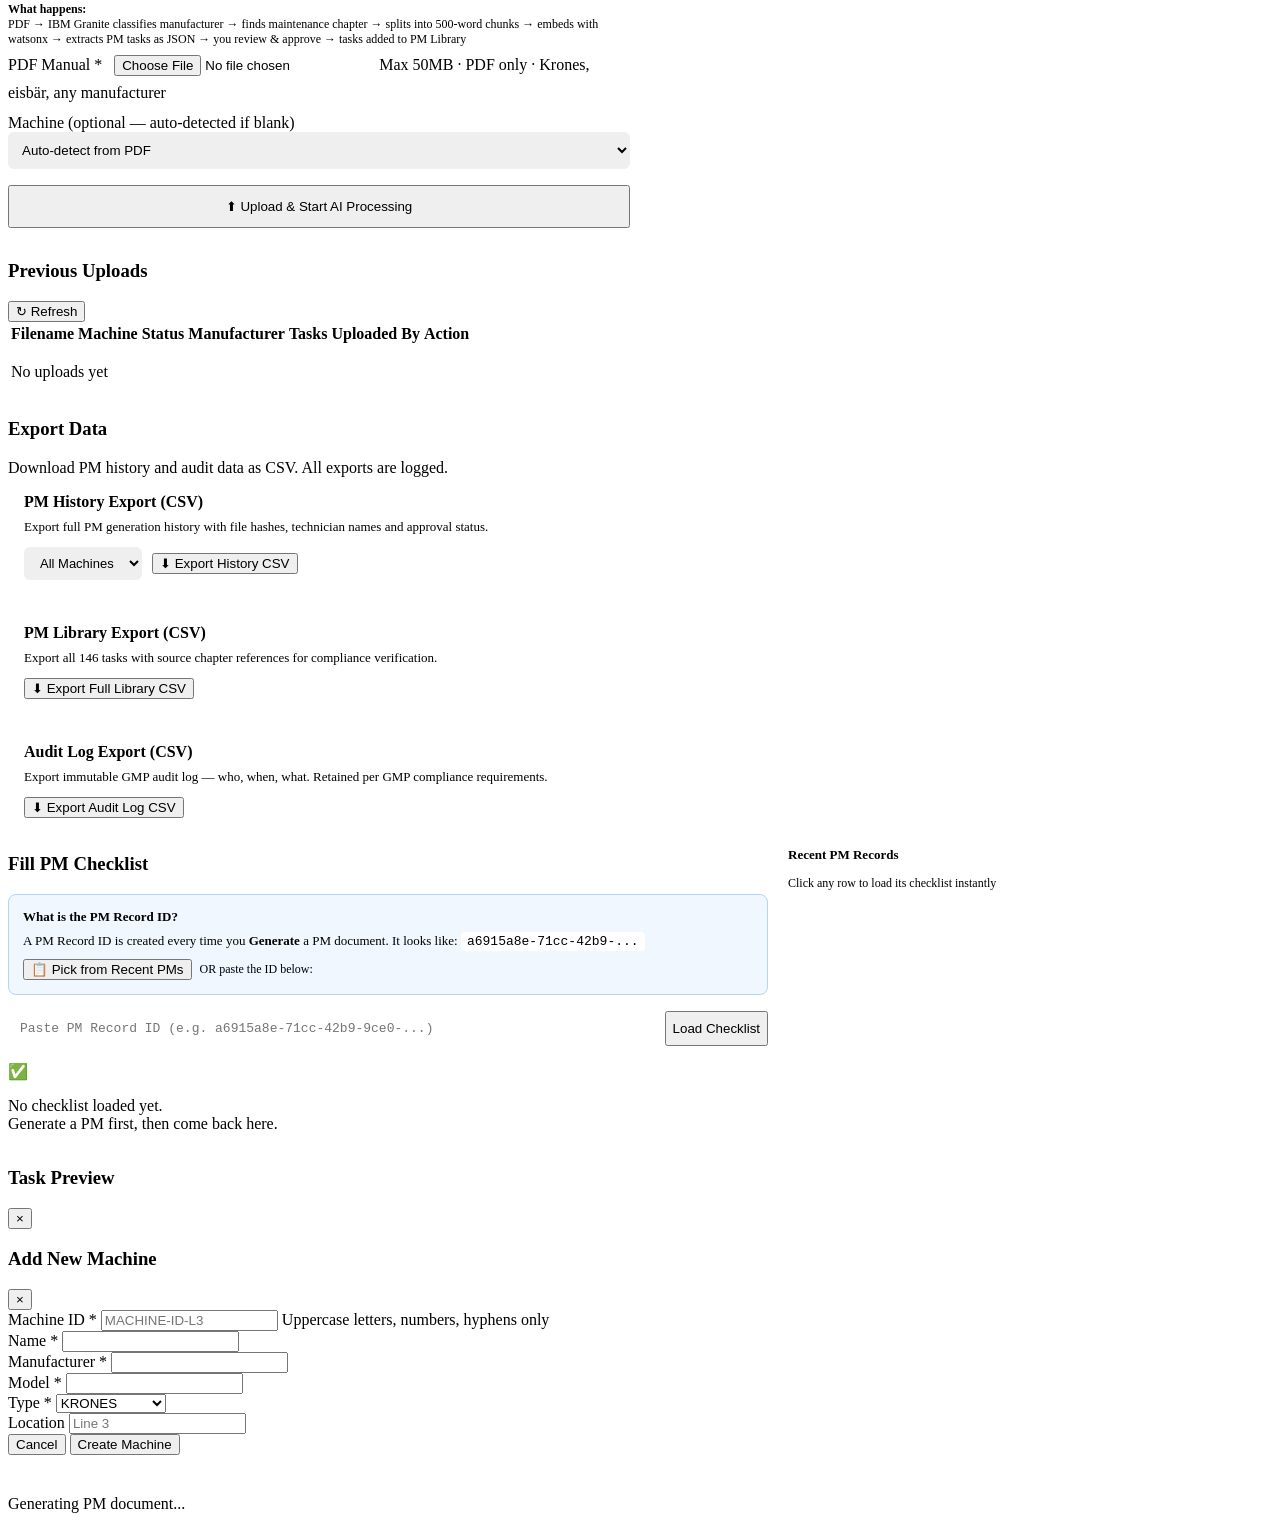
==== commit d82cc396: "fix: remove chat UI from frontend dashboard - Remove PM Chat sidebar nav item - Remove Open Chat top" ====
--- a/frontend/dashboard.html
+++ b/frontend/dashboard.html
@@ -19,9 +19,6 @@
       <a class="nav-item active" onclick="showPage('dashboard')" href="#">
         <span class="icon">📊</span> Dashboard
       </a>
-      <a class="nav-item" id="nav-chat" onclick="showPage('chat')" href="#">
-        <span class="icon">💬</span> PM Chat
-      </a>
       <a class="nav-item" onclick="showPage('history')" href="#">
         <span class="icon">🕐</span> History
       </a>
@@ -43,9 +40,6 @@
       <h1 id="pageTitle">Dashboard</h1>
       <div class="topbar-actions">
         <span id="topbarEnv" class="badge badge-amber" style="display:none">DEV MODE</span>
-        <button class="btn btn-primary btn-sm" onclick="showPage('chat')">
-          💬 Open Chat
-        </button>
       </div>
     </div>
 
@@ -319,9 +313,6 @@
               <button class="btn btn-success" style="flex:1;padding:12px" onclick="approvePipeline()">
                 ✓ Approve &amp; Add to PM Library
               </button>
-              <button class="btn btn-outline" onclick="startNewChat()" style="white-space:nowrap">
-                💬 Chat with Manual
-              </button>
             </div>
           </div>
 
@@ -335,7 +326,6 @@
             <div style="display:flex;gap:10px;margin-top:16px">
               <button class="btn btn-outline" onclick="showPage('generate')">Go to Generate PM →</button>
               <button class="btn btn-outline" onclick="showPage('library')">View PM Library →</button>
-              <button class="btn btn-outline" onclick="showPage('chat')">Chat with AI →</button>
             </div>
           </div>
         </div>
@@ -433,107 +423,6 @@
       </div>
     </div>
 
-    <!-- ── CHAT PAGE ── -->
-    <div class="page" id="page-chat">
-      <div class="chat-layout">
-
-        <!-- Sidebar: sessions -->
-        <div class="chat-sidebar">
-          <div class="chat-sidebar-header">
-            <span style="font-weight:700;font-size:14px">Conversations</span>
-            <button class="btn btn-primary btn-sm" onclick="newChatSession()">＋ New</button>
-          </div>
-          <div class="chat-machine-filter">
-            <select id="chat-machine-filter" style="width:100%;padding:7px 10px;border:1.5px solid var(--grey-300);border-radius:6px;font-size:12px">
-              <option value="">All Machines</option>
-            </select>
-          </div>
-          <div id="chatSessionList" class="chat-session-list">
-            <div class="empty-state" style="padding:20px 12px;font-size:12px">No conversations yet</div>
-          </div>
-        </div>
-
-        <!-- Main chat area -->
-        <div class="chat-main">
-          <div class="chat-header">
-            <div>
-              <div id="chatTitle" style="font-weight:700;font-size:15px">PM Assistant</div>
-              <div id="chatSubtitle" style="font-size:11px;color:var(--grey-500)">Ask anything about preventive maintenance</div>
-            </div>
-            <div style="display:flex;gap:8px;align-items:center">
-              <span id="chatRagBadge" class="badge badge-blue" style="display:none;font-size:10px">RAG ON</span>
-              <button class="btn btn-outline btn-sm" onclick="clearChat()">Clear</button>
-            </div>
-          </div>
-          <div id="chatApiWarning" style="display:none;background:#FFF3CD;border-bottom:1px solid #FFD700;padding:8px 20px;font-size:12px;color:#856404">
-            ⚠️ AI not configured. Make sure Ollama is running and set <code>OPENAI_BASE_URL=http://localhost:11434/v1</code> in <code>.env</code>.
-          </div>
-          <div id="chatAiReadyBadge" style="display:none;background:#D5F5E3;border-bottom:1px solid #A9DFBF;padding:6px 20px;font-size:11px;color:#1E8449">
-            ✅ Local AI ready — <span id="chatModelName"></span>
-          </div>
-
-          <div class="chat-messages" id="chatMessages">
-            <div class="chat-welcome" id="chatWelcome">
-              <div style="font-size:32px;margin-bottom:12px">💬</div>
-              <h3 style="margin:0 0 8px;color:var(--navy)">PM Maintenance Assistant</h3>
-              <p style="color:var(--grey-500);font-size:13px;max-width:400px;margin:0 auto 20px">
-                Ask about maintenance procedures, generate checklists, check safety requirements, or get PM schedule advice.
-              </p>
-              <div class="chat-suggestions">
-                <button class="chat-suggestion" onclick="sendSuggestion('Generate the 240hr PM checklist for the bottle coder as an Excel sheet')">Generate 240hr Bottle Coder PM as Excel</button>
-                <button class="chat-suggestion" onclick="sendSuggestion('Give me a PDF of the 8hr PM for the dehumidifier')">PDF of 8hr Dehumidifier PM</button>
-                <button class="chat-suggestion" onclick="sendSuggestion('What LOTO steps are required before servicing the CONTIFORM-C3-L3?')">LOTO steps for CONTIFORM-C3-L3</button>
-                <button class="chat-suggestion" onclick="sendSuggestion('What maintenance tasks are overdue on Line 3?')">What PMs are overdue?</button>
-                <button class="chat-suggestion" onclick="sendSuggestion('List all lubrication tasks for Krones machines at 1500hr interval')">Lubrication tasks at 1500hr</button>
-              </div>
-            </div>
-          </div>
-
-          <div class="chat-input-area">
-            <!-- Upload strip — shown when a file is picked -->
-            <div id="chatUploadStrip" style="display:none;background:#EBF5FB;border:1px solid #AED6F1;border-radius:6px;padding:8px 12px;margin-bottom:8px;font-size:12px;display:none;align-items:center;gap:10px">
-              <span id="chatUploadFileName" style="flex:1;overflow:hidden;text-overflow:ellipsis;white-space:nowrap"></span>
-              <button class="btn btn-primary btn-sm" id="chatUploadBtn" onclick="submitChatUpload()">Upload &amp; Process</button>
-              <button class="btn btn-outline btn-sm" onclick="cancelChatUpload()">Cancel</button>
-            </div>
-            <div id="chatUploadProgress" style="display:none;background:#D5F5E3;border:1px solid #A9DFBF;border-radius:6px;padding:8px 12px;margin-bottom:8px;font-size:12px;color:#1E8449"></div>
-
-            <div id="chatTyping" class="chat-typing" style="display:none">
-              <span class="typing-dot"></span><span class="typing-dot"></span><span class="typing-dot"></span>
-              <span style="font-size:12px;color:var(--grey-500);margin-left:6px">AI is thinking... (may take 15–30s)</span>
-            </div>
-            <div class="chat-input-row">
-              <!-- Hidden file input -->
-              <input type="file" id="chatFileInput" accept=".pdf" style="display:none" onchange="onChatFileSelected(event)"/>
-              <button
-                title="Upload a machine manual PDF"
-                onclick="document.getElementById('chatFileInput').click()"
-                style="background:none;border:1.5px solid var(--grey-300);border-radius:8px;padding:0 12px;cursor:pointer;font-size:18px;color:var(--grey-500);flex-shrink:0;height:42px"
-              >📎</button>
-              <textarea
-                id="chatInput"
-                class="chat-textarea"
-                placeholder="Ask anything, say 'generate 8hr PM for dehumidifier as PDF', or 📎 upload a manual..."
-                rows="1"
-                onkeydown="chatKeyDown(event)"
-                oninput="autoResizeTextarea(this)"
-              ></textarea>
-              <button class="btn btn-primary chat-send-btn" id="chatSendBtn" onclick="sendChatMessage()">
-                &#10148; Send
-              </button>
-            </div>
-            <div style="font-size:11px;color:var(--grey-500);margin-top:6px;padding:0 4px">
-              Enter to send &middot; Shift+Enter for new line &middot; 📎 to upload a manual PDF
-            </div>
-          </div>
-        </div>
-
-      </div>
-    </div>
-
-  </main>
-</div>
-
 <!-- ── Task Preview Modal ── -->
 <div class="modal-overlay" id="taskPreviewModal">
   <div class="modal" style="max-width:800px">
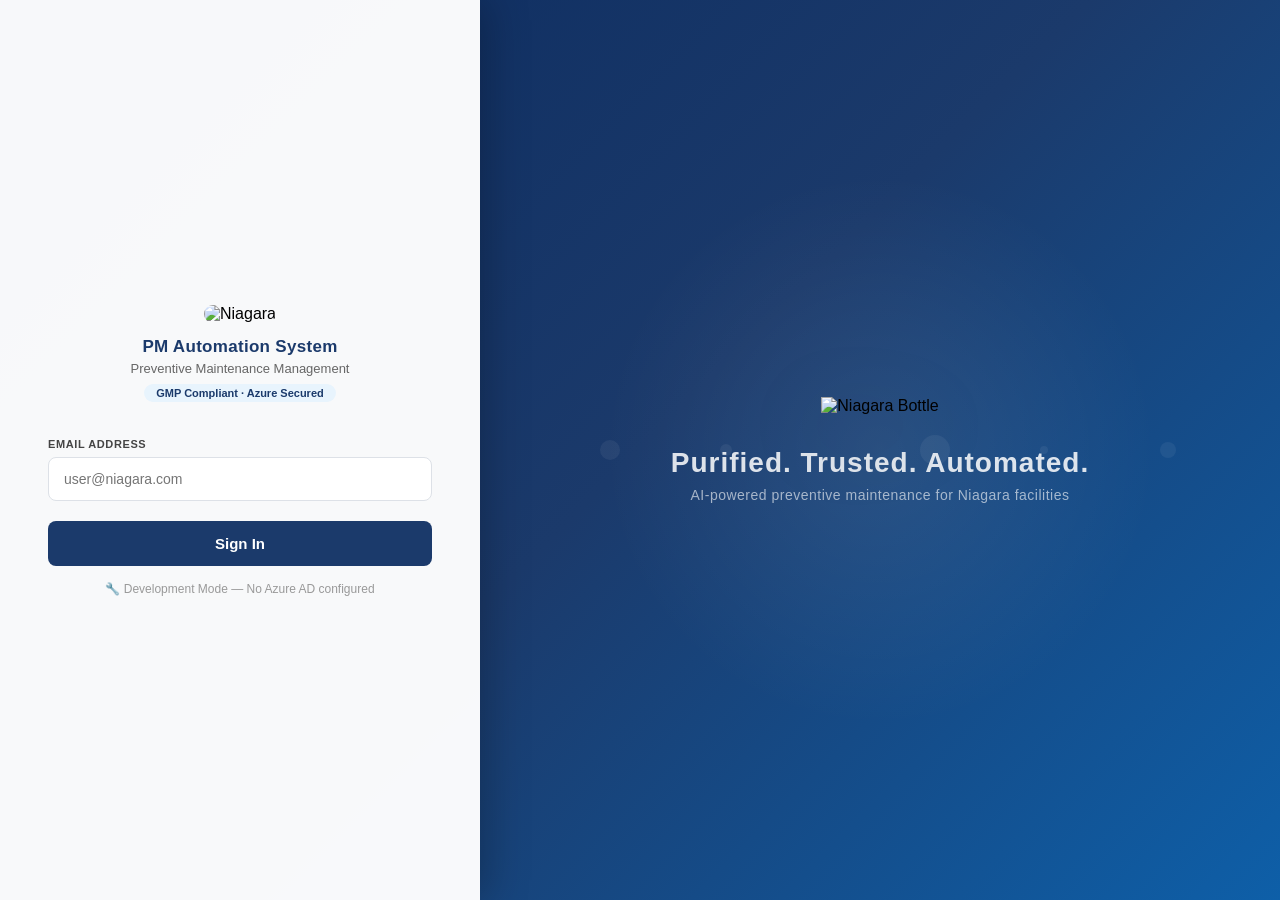
==== commit 033747d8: "feat: 8-pass retrieval, Citation/Approval models, content_type chunking, internal validation - chunk" ====
--- a/frontend/dashboard.html
+++ b/frontend/dashboard.html
@@ -9,20 +9,31 @@
 <body>
 <div class="layout">
 
-  <!-- ── Sidebar ─────────────────────────────────────────────────────────── -->
+  <!-- ── Sidebar ────────────────────────────────────────────────────────────── -->
   <aside class="sidebar">
-    <div class="sidebar-header">
-      <h2>⚙️ PM Automation</h2>
-      <p>Preventive Maintenance System</p>
+    <div class="sidebar-header" style="padding:16px 20px 14px;text-align:center">
+      <img src="/frontend/images (1).jpg" alt="Niagara"
+        style="width:110px;border-radius:8px;margin-bottom:8px;box-shadow:0 2px 8px rgba(0,0,0,0.25)" />
+      <p style="font-size:11px;color:rgba(255,255,255,0.65);margin:0;letter-spacing:0.4px">PM Automation System</p>
     </div>
     <nav class="sidebar-nav">
       <a class="nav-item active" onclick="showPage('dashboard')" href="#">
         <span class="icon">📊</span> Dashboard
       </a>
+      <a class="nav-item" onclick="showPage('upload')" href="#">
+        <span class="icon">⬆️</span> Upload Manual
+      </a>
       <a class="nav-item" onclick="showPage('history')" href="#">
         <span class="icon">🕐</span> History
       </a>
+      <a class="nav-item" onclick="showPage('export')" href="#">
+        <span class="icon">📤</span> Export
+      </a>
     </nav>
+    <div style="text-align:center;padding:0 20px 8px;margin-top:auto">
+      <img src="/frontend/images.jpg" alt=""
+        style="width:60px;opacity:0.18;filter:grayscale(30%);animation:sidebarFloat 4s ease-in-out infinite" />
+    </div>
     <div class="sidebar-footer">
       <div class="user-info">
         <div class="user-avatar" id="userAvatar">?</div>
@@ -32,9 +43,15 @@
       </div>
       <button class="btn-logout" onclick="logout()">Sign Out</button>
     </div>
+    <style>
+      @keyframes sidebarFloat {
+        0%, 100% { transform: translateY(0); }
+        50%       { transform: translateY(-6px); }
+      }
+    </style>
   </aside>
 
-  <!-- ── Main Content ──────────────────────────────────────────────────── -->
+  <!-- ── Main Content ───────────────────────────────────────────────────────── -->
   <main class="main-content">
     <div class="topbar">
       <h1 id="pageTitle">Dashboard</h1>
@@ -104,100 +121,117 @@
       </div>
     </div>
 
-    <!-- ── GENERATE PAGE ── -->
-    <div class="page" id="page-generate">
-      <div class="card" style="max-width:640px">
-        <div class="card-header">
-          <h3 class="card-title">Generate PM Checklist</h3>
-        </div>
-        <div id="genAlert"></div>
-        <form id="generateForm" onsubmit="submitGenerate(event)">
-          <div class="form-grid">
-            <div class="form-group">
-              <label>Machine *</label>
-              <select id="gen-machine" required onchange="loadIntervals()">
+    <!-- ── UPLOAD MANUAL PAGE ── -->
+    <div class="page" id="page-upload">
+
+      <!-- Step 1 + Step 2 side by side -->
+      <div style="display:grid;grid-template-columns:1fr 1fr;gap:20px;align-items:start">
+
+        <!-- Left: Upload form -->
+        <div class="card">
+          <div class="card-header">
+            <h3 class="card-title">Step 1 — Upload Machine Manual</h3>
+          </div>
+          <div class="alert alert-info" style="font-size:12px">
+            <strong>How it works:</strong><br/>
+            PDF → IBM Granite classifies manufacturer → smart chunking (tables, headings, checkboxes) →
+            embeds with watsonx → extracts PM tasks → you approve → generate Excel checklist
+          </div>
+          <form id="uploadForm" onsubmit="submitUpload(event)">
+            <div class="form-group">
+              <label>PDF Manual *</label>
+              <input type="file" id="upload-file" accept=".pdf" required style="padding:8px" />
+              <span class="hint">Max 50MB · PDF only · Any manufacturer</span>
+            </div>
+            <div class="form-group" style="margin-top:12px">
+              <label>Machine (optional — auto-detected if blank)</label>
+              <select id="upload-machine" style="width:100%;padding:10px;border:1.5px solid var(--grey-300);border-radius:6px">
+                <option value="">Auto-detect from PDF</option>
+              </select>
+            </div>
+            <button type="submit" class="btn btn-primary" style="width:100%;margin-top:16px;padding:12px" id="uploadBtn">
+              ⬆ Upload &amp; Start AI Processing
+            </button>
+          </form>
+          <div id="uploadAlert" style="margin-top:12px"></div>
+        </div>
+
+        <!-- Right: Pipeline progress -->
+        <div id="pipelineProgress">
+          <div class="card">
+            <div class="card-header">
+              <h3 class="card-title">Step 2 — AI Pipeline Progress</h3>
+              <span id="pipelineStatusBadge" class="badge badge-grey">WAITING</span>
+            </div>
+            <div id="pipelineSteps" style="margin-bottom:16px">
+              <div style="text-align:center;padding:28px 0;color:var(--grey-400)">
+                <div style="font-size:32px;margin-bottom:8px">⬅</div>
+                <div style="font-size:13px">Upload a PDF to start the AI pipeline</div>
+              </div>
+            </div>
+            <div id="pipelineDetails" style="font-size:12px;color:var(--grey-500)"></div>
+          </div>
+
+          <!-- Step 3: Review extracted tasks + Generate ZIP -->
+          <div class="card" id="reviewCard" style="display:none">
+            <div class="card-header">
+              <h3 class="card-title" style="color:var(--green)">✅ Step 3 — Review &amp; Generate</h3>
+              <span id="reviewTaskCount" class="badge badge-blue">0 tasks</span>
+            </div>
+            <div id="reviewTasksList" class="table-wrapper" style="max-height:260px;overflow-y:auto;margin-bottom:12px"></div>
+            <div class="form-group" style="margin-bottom:12px">
+              <label style="font-size:12px;font-weight:600;color:var(--grey-600)">ASSIGN TO MACHINE</label>
+              <select id="review-machine-select" style="width:100%;padding:10px;border:1.5px solid var(--grey-300);border-radius:6px;font-size:13px">
                 <option value="">Select machine...</option>
               </select>
             </div>
-            <div class="form-group">
-              <label>PM Interval *</label>
-              <select id="gen-interval" required>
-                <option value="">Select interval...</option>
-              </select>
-            </div>
-            <div class="form-group">
-              <label>Work Order # *</label>
-              <input type="text" id="gen-wo" required placeholder="WO-2026-001" />
-            </div>
-            <div class="form-group">
-              <label>Technician Name *</label>
-              <input type="text" id="gen-tech" required placeholder="Ahmed Khan" />
-            </div>
-            <div class="form-group">
-              <label>Output Format</label>
-              <select id="gen-format">
-                <option value="pdf">PDF (Recommended)</option>
-                <option value="docx">DOCX (Word)</option>
-                <option value="xlsx">XLSX (Excel)</option>
-              </select>
-            </div>
-            <div class="form-group">
-              <label>Storage Target</label>
-              <select id="gen-storage">
-                <option value="">Default</option>
-                <option value="local">Local</option>
-                <option value="azure">Azure Blob</option>
-                <option value="ftp">FTP</option>
-              </select>
-            </div>
-          </div>
-          <div class="form-group" style="margin-top:12px">
-            <label>Notes (optional)</label>
-            <textarea id="gen-notes" rows="2" placeholder="Any notes for this PM run..."></textarea>
-          </div>
-          <div style="margin-top:20px;display:flex;gap:10px">
-            <button type="submit" class="btn btn-primary" id="genBtn">
-              ⚙️ Generate PM Document
+            <div id="zipAlert" style="margin-bottom:8px"></div>
+            <!-- Primary action: Generate all-intervals ZIP in one click -->
+            <button id="generateZipBtn" class="btn btn-success" style="width:100%;padding:14px;font-size:15px;font-weight:700;letter-spacing:.3px" onclick="generateZip()">
+              ⬇ Generate PM Checklists (ZIP)
             </button>
-            <button type="button" class="btn btn-outline" onclick="previewTasks()">
-              👁 Preview Tasks
+            <div style="text-align:center;margin:10px 0;font-size:11px;color:var(--grey-400)">or</div>
+            <button class="btn btn-outline" style="width:100%;padding:10px;font-size:13px" onclick="approvePipeline()">
+              ✓ Approve &amp; Add to PM Library
             </button>
-          </div>
-        </form>
-      </div>
-
-      <!-- Result card -->
-      <div class="card" id="genResult" style="display:none;max-width:640px">
-        <div class="alert alert-success" id="genSuccess"></div>
-        <div style="display:flex;gap:12px;flex-wrap:wrap;margin-top:4px">
-          <a id="genDownloadLink" class="btn btn-success" target="_blank">⬇ Download PDF</a>
-          <button class="btn btn-outline" onclick="showPage('history')">View in History</button>
-        </div>
-        <div style="margin-top:16px;font-size:12px;color:var(--grey-500)">
-          <span>File: </span><code id="genFileName"></code><br/>
-          <span>Hash: </span><code id="genHash"></code>
-        </div>
-      </div>
+            <div id="genResult2" style="display:none;margin-top:12px">
+              <div class="alert alert-success" id="genSuccess2"></div>
+            </div>
+          </div>
+
+          <!-- Step 4: Approved confirmation -->
+          <div class="card" id="generateCard" style="display:none">
+            <div class="card-header">
+              <h3 class="card-title" style="color:var(--green)">✅ Added to PM Library</h3>
+            </div>
+            <div class="alert alert-success" style="font-size:12px" id="approvalSuccess"></div>
+          </div>
+        </div>
+      </div>
+
     </div>
 
     <!-- ── HISTORY PAGE ── -->
     <div class="page" id="page-history">
       <div class="card">
         <div class="card-header">
-          <h3 class="card-title">PM History</h3>
-          <div style="display:flex;gap:8px">
+          <h3 class="card-title">History</h3>
+          <div style="display:flex;gap:8px;align-items:center">
             <select id="histFilter" onchange="loadHistory()" style="font-size:13px;padding:6px 10px;border:1.5px solid var(--grey-300);border-radius:6px">
               <option value="">All Machines</option>
             </select>
-            <button class="btn btn-outline btn-sm" onclick="loadHistory()">Filter</button>
+            <button class="btn btn-outline btn-sm" onclick="loadHistory()">↻ Refresh</button>
+            <button id="histDeleteBtn"
+              style="background:#dc3545;color:#fff;border:none;border-radius:6px;padding:6px 14px;font-size:12px;font-weight:600;cursor:pointer;display:none"
+              onclick="deleteSelectedHistory()">🗑 Delete Selected</button>
           </div>
         </div>
         <div class="table-wrapper">
           <table>
             <thead>
               <tr>
-                <th>Date</th><th>Machine</th><th>Interval</th><th>Work Order</th>
-                <th>Technician</th><th>Status</th><th>Actions</th><th>Record ID</th>
+                <th style="width:32px"><input type="checkbox" id="histSelectAll" onchange="toggleSelectAll('historyBody','histSelectAll','histDeleteBtn')" /></th>
+                <th>Date</th><th>Machine</th><th>Interval</th><th>Work Order</th><th>Technician</th><th>Status</th><th>Download</th>
               </tr>
             </thead>
             <tbody id="historyBody">
@@ -215,213 +249,86 @@
       </div>
     </div>
 
-    <!-- ── LIBRARY PAGE ── -->
-    <div class="page" id="page-library">
-      <div class="card">
-        <div class="card-header">
-          <h3 class="card-title">PM Library — Tasks by Machine &amp; Interval</h3>
-        </div>
-        <div id="libraryContent">
-          <div class="empty-state"><div class="spinner"></div></div>
-        </div>
-      </div>
-    </div>
-
-    <!-- ── MACHINES PAGE ── -->
-    <div class="page" id="page-machines">
-      <div class="card">
-        <div class="card-header">
-          <h3 class="card-title">Registered Machines</h3>
-          <button class="btn btn-primary btn-sm" id="addMachineBtn" onclick="openAddMachineModal()">＋ Add Machine</button>
-        </div>
-        <div class="table-wrapper">
-          <table>
-            <thead><tr><th>Machine ID</th><th>Name</th><th>Manufacturer</th><th>Model</th><th>Type</th><th>Location</th><th>Status</th></tr></thead>
-            <tbody id="machinesBody">
-              <tr><td colspan="7"><div class="empty-state"><div class="spinner"></div></div></td></tr>
-            </tbody>
-          </table>
-        </div>
-      </div>
-    </div>
-
-    <!-- ── UPLOAD PAGE ── -->
-    <div class="page" id="page-upload">
-
-      <!-- Step 1: Upload form -->
-      <div style="display:grid;grid-template-columns:1fr 1fr;gap:20px;align-items:start">
-        <div class="card">
-          <div class="card-header">
-            <h3 class="card-title">Step 1 — Upload Machine Manual</h3>
-          </div>
-          <div class="alert alert-info" style="font-size:12px">
-            <strong>What happens:</strong><br/>
-            PDF → IBM Granite classifies manufacturer → finds maintenance chapter →
-            splits into 500-word chunks → embeds with watsonx → extracts PM tasks as JSON →
-            you review &amp; approve → tasks added to PM Library
-          </div>
-          <form id="uploadForm" onsubmit="submitUpload(event)">
-            <div class="form-group">
-              <label>PDF Manual *</label>
-              <input type="file" id="upload-file" accept=".pdf" required style="padding:8px" />
-              <span class="hint">Max 50MB · PDF only · Krones, eisbär, any manufacturer</span>
-            </div>
-            <div class="form-group" style="margin-top:12px">
-              <label>Machine (optional — auto-detected if blank)</label>
-              <select id="upload-machine" style="width:100%;padding:10px;border:1.5px solid var(--grey-300);border-radius:6px">
-                <option value="">Auto-detect from PDF</option>
-              </select>
-            </div>
-            <button type="submit" class="btn btn-primary" style="width:100%;margin-top:16px;padding:12px" id="uploadBtn">
-              ⬆ Upload &amp; Start AI Processing
-            </button>
-          </form>
-          <div id="uploadAlert" style="margin-top:12px"></div>
-        </div>
-
-        <!-- Step 2: Live pipeline progress -->
-        <div id="pipelineProgress" style="display:none">
-          <div class="card">
-            <div class="card-header">
-              <h3 class="card-title">Step 2 — AI Pipeline Progress</h3>
-              <span id="pipelineStatusBadge" class="badge badge-amber">PROCESSING</span>
-            </div>
-            <!-- Pipeline steps visual -->
-            <div id="pipelineSteps" style="margin-bottom:16px"></div>
-            <div id="pipelineDetails" style="font-size:12px;color:var(--grey-500)"></div>
-          </div>
-
-          <!-- Step 3: Review extracted tasks (shown when PENDING_REVIEW) -->
-          <div class="card" id="reviewCard" style="display:none">
-            <div class="card-header">
-              <h3 class="card-title" style="color:var(--green)">✅ Step 3 — Review Extracted Tasks</h3>
-              <span id="reviewTaskCount" class="badge badge-blue">0 tasks</span>
-            </div>
-            <div class="alert alert-warning" style="font-size:12px">
-              IBM Granite extracted these tasks from the manual. Review them, then approve to add to the PM Library.
-            </div>
-            <div id="reviewTasksList" class="table-wrapper" style="max-height:300px;overflow-y:auto"></div>
-            <div style="display:flex;gap:10px;margin-top:16px">
-              <div class="form-group" style="flex:1">
-                <label>Add to Machine</label>
-                <select id="review-machine-select" style="width:100%;padding:10px;border:1.5px solid var(--grey-300);border-radius:6px;font-size:13px">
-                  <option value="">Select machine...</option>
-                </select>
-              </div>
-            </div>
-            <div style="display:flex;gap:10px;margin-top:12px">
-              <button class="btn btn-success" style="flex:1;padding:12px" onclick="approvePipeline()">
-                ✓ Approve &amp; Add to PM Library
-              </button>
-            </div>
-          </div>
-
-          <!-- Step 4: Generate PDFs (shown after approval) -->
-          <div class="card" id="generateCard" style="display:none">
-            <div class="card-header">
-              <h3 class="card-title" style="color:var(--navy)">Step 4 — Generate PM Documents</h3>
-            </div>
-            <div class="alert alert-success" style="font-size:12px" id="approvalSuccess"></div>
-            <div id="generateIntervalButtons" style="display:flex;flex-wrap:wrap;gap:8px;margin-top:8px"></div>
-            <div style="display:flex;gap:10px;margin-top:16px">
-              <button class="btn btn-outline" onclick="showPage('generate')">Go to Generate PM →</button>
-              <button class="btn btn-outline" onclick="showPage('library')">View PM Library →</button>
-            </div>
-          </div>
-        </div>
-      </div>
-
-      <!-- Upload history queue -->
-      <div class="card" style="margin-top:20px">
-        <div class="card-header">
-          <h3 class="card-title">Previous Uploads</h3>
-          <button class="btn btn-outline btn-sm" onclick="loadUploads()">↻ Refresh</button>
-        </div>
-        <div class="table-wrapper">
-          <table>
-            <thead><tr><th>Filename</th><th>Machine</th><th>Status</th><th>Manufacturer</th><th>Tasks</th><th>Uploaded By</th><th>Action</th></tr></thead>
-            <tbody id="uploadQueueBody">
-              <tr><td colspan="7"><div class="empty-state"><p>No uploads yet</p></div></td></tr>
-            </tbody>
-          </table>
-        </div>
-      </div>
-    </div>
-
     <!-- ── EXPORT PAGE ── -->
     <div class="page" id="page-export">
+      <!-- Processed machines: dynamic export per machine -->
+      <div class="card" style="margin-bottom:20px">
+        <div class="card-header">
+          <h3 class="card-title">Export by Machine</h3>
+          <button class="btn btn-outline btn-sm" onclick="loadExportPage()">↻ Refresh</button>
+        </div>
+        <div id="exportMachineList">
+          <div class="empty-state"><div class="spinner"></div></div>
+        </div>
+      </div>
+
+      <!-- Bulk exports -->
+      <div style="display:grid;grid-template-columns:1fr 1fr;gap:16px">
+        <div class="card" style="padding:20px">
+          <h4 style="margin:0 0 6px;color:var(--navy)">📋 Full PM History (CSV)</h4>
+          <p style="font-size:13px;color:var(--grey-500);margin:0 0 14px">All generated PM documents — all machines, all intervals.</p>
+          <button class="btn btn-primary" style="width:100%" onclick="exportHistory('')">⬇ Export All History CSV</button>
+        </div>
+        <div class="card" style="padding:20px">
+          <h4 style="margin:0 0 6px;color:var(--navy)">🔒 Audit Log (CSV)</h4>
+          <p style="font-size:13px;color:var(--grey-500);margin:0 0 14px">Immutable GMP audit log — who, when, what.</p>
+          <button class="btn btn-warning" style="width:100%" onclick="exportAuditLog()">⬇ Export Audit Log CSV</button>
+        </div>
+      </div>
+    </div>
+
+    <!-- ── GENERATE PAGE (hidden, used by quickGenerate from schedule table) ── -->
+    <div class="page" id="page-generate" style="display:none">
       <div class="card" style="max-width:640px">
-        <div class="card-header"><h3 class="card-title">Export Data</h3></div>
-        <div class="alert alert-info">Download PM history and audit data as CSV. All exports are logged.</div>
-        <div style="display:flex;flex-direction:column;gap:12px">
-          <div class="card" style="padding:16px">
-            <h4 style="margin:0 0 8px;color:var(--navy)">PM History Export (CSV)</h4>
-            <p style="font-size:13px;color:var(--grey-700);margin:0 0 12px">Export full PM generation history with file hashes, technician names and approval status.</p>
-            <div style="display:flex;gap:10px;align-items:center;flex-wrap:wrap">
-              <select id="export-machine" style="padding:8px 12px;border:1.5px solid var(--grey-300);border-radius:6px;font-size:13px">
-                <option value="">All Machines</option>
-              </select>
-              <button class="btn btn-primary" onclick="exportHistory()">⬇ Export History CSV</button>
-            </div>
-          </div>
-          <div class="card" style="padding:16px">
-            <h4 style="margin:0 0 8px;color:var(--navy)">PM Library Export (CSV)</h4>
-            <p style="font-size:13px;color:var(--grey-700);margin:0 0 12px">Export all 146 tasks with source chapter references for compliance verification.</p>
-            <button class="btn btn-success" onclick="exportLibrary()">⬇ Export Full Library CSV</button>
-          </div>
-          <div class="card" style="padding:16px">
-            <h4 style="margin:0 0 8px;color:var(--navy)">Audit Log Export (CSV)</h4>
-            <p style="font-size:13px;color:var(--grey-700);margin:0 0 12px">Export immutable GMP audit log — who, when, what. Retained per GMP compliance requirements.</p>
-            <button class="btn btn-warning" onclick="exportAuditLog()">⬇ Export Audit Log CSV</button>
-          </div>
-        </div>
-      </div>
-    </div>
-
-    <!-- ── FILL CHECKLIST PAGE (Technician) ── -->
-    <div class="page" id="page-checklist">
-      <div style="display:grid;grid-template-columns:1fr 320px;gap:20px;align-items:start;max-width:1100px">
-        <div class="card">
-          <div class="card-header"><h3 class="card-title">Fill PM Checklist</h3></div>
-
-          <!-- How to get Record ID -->
-          <div style="background:#F0F7FF;border:1px solid #B3D4F5;border-radius:8px;padding:14px;margin-bottom:16px;font-size:13px">
-            <strong style="color:var(--navy)">What is the PM Record ID?</strong><br/>
-            <p style="margin:8px 0 0;color:var(--grey-700)">
-              A PM Record ID is created every time you <strong>Generate</strong> a PM document.
-              It looks like: <code style="background:#fff;padding:2px 6px;border-radius:4px">a6915a8e-71cc-42b9-...</code>
-            </p>
-            <div style="display:flex;gap:8px;margin-top:10px">
-              <button class="btn btn-outline btn-sm" onclick="showPageAndLoadLatest()">
-                📋 Pick from Recent PMs
-              </button>
-              <span style="color:var(--grey-500);align-self:center;font-size:12px">OR paste the ID below:</span>
-            </div>
-          </div>
-
-          <div style="display:flex;gap:10px;margin-bottom:16px">
-            <input type="text" id="cl-record-id"
-              placeholder="Paste PM Record ID (e.g. a6915a8e-71cc-42b9-9ce0-...)"
-              style="flex:1;padding:10px 12px;border:1.5px solid var(--grey-300);border-radius:6px;font-size:13px;font-family:monospace" />
-            <button class="btn btn-primary" onclick="loadChecklist()">Load Checklist</button>
-          </div>
-          <div id="checklistContent">
-            <div class="empty-state"><div class="empty-icon">✅</div>
-              <p>No checklist loaded yet.<br/>Generate a PM first, then come back here.</p>
-            </div>
-          </div>
-        </div>
-
-        <!-- Quick picker: recent PMs -->
-        <div class="card" id="recentPMsPicker">
-          <div class="card-header"><h3 class="card-title" style="font-size:13px">Recent PM Records</h3></div>
-          <p style="font-size:12px;color:var(--grey-500);margin:0 0 10px">Click any row to load its checklist instantly</p>
-          <div id="recentPMsForChecklist">
-            <div class="empty-state" style="padding:20px"><div class="spinner"></div></div>
-          </div>
-        </div>
-      </div>
-    </div>
+        <div class="card-header">
+          <h3 class="card-title">Generate PM Checklist</h3>
+        </div>
+        <div id="genAlert"></div>
+        <form id="generateForm" onsubmit="submitGenerate(event)">
+          <div class="form-grid">
+            <div class="form-group">
+              <label>Machine *</label>
+              <select id="gen-machine" required onchange="loadIntervals()">
+                <option value="">Select machine...</option>
+              </select>
+            </div>
+            <div class="form-group">
+              <label>PM Interval *</label>
+              <select id="gen-interval" required>
+                <option value="">Select interval...</option>
+              </select>
+            </div>
+            <div class="form-group">
+              <label>Work Order # *</label>
+              <input type="text" id="gen-wo" required placeholder="WO-2026-001" />
+            </div>
+            <div class="form-group">
+              <label>Technician Name *</label>
+              <input type="text" id="gen-tech" required placeholder="Ahmed Khan" />
+            </div>
+            <div class="form-group">
+              <label>Output Format</label>
+              <select id="gen-format">
+                <option value="xlsx">Excel (.xlsx)</option>
+                <option value="pdf">PDF</option>
+              </select>
+            </div>
+          </div>
+          <div style="margin-top:20px">
+            <button type="submit" class="btn btn-success" id="genBtn" style="width:100%;padding:13px;font-size:14px">
+              ⬇ Generate &amp; Download Excel
+            </button>
+          </div>
+        </form>
+        <div class="card" id="genResult" style="display:none;margin-top:16px">
+          <div class="alert alert-success" id="genSuccess"></div>
+          <a id="genDownloadLink" class="btn btn-success" target="_blank" style="margin-top:8px;display:inline-block">⬇ Download</a>
+        </div>
+      </div>
+    </div>
+
+  </main>
+</div>
 
 <!-- ── Task Preview Modal ── -->
 <div class="modal-overlay" id="taskPreviewModal">
@@ -434,58 +341,12 @@
   </div>
 </div>
 
-<!-- ── Add Machine Modal ── -->
-<div class="modal-overlay" id="addMachineModal">
-  <div class="modal">
-    <div class="modal-header">
-      <h3 class="modal-title">Add New Machine</h3>
-      <button class="modal-close" onclick="closeModal('addMachineModal')">×</button>
-    </div>
-    <form onsubmit="submitNewMachine(event)">
-      <div class="form-grid">
-        <div class="form-group">
-          <label>Machine ID *</label>
-          <input type="text" id="new-machine-id" required placeholder="MACHINE-ID-L3" pattern="[A-Z0-9_\-]+" />
-          <span class="hint">Uppercase letters, numbers, hyphens only</span>
-        </div>
-        <div class="form-group">
-          <label>Name *</label>
-          <input type="text" id="new-machine-name" required />
-        </div>
-        <div class="form-group">
-          <label>Manufacturer *</label>
-          <input type="text" id="new-machine-mfr" required />
-        </div>
-        <div class="form-group">
-          <label>Model *</label>
-          <input type="text" id="new-machine-model" required />
-        </div>
-        <div class="form-group">
-          <label>Type *</label>
-          <select id="new-machine-type">
-            <option value="KRONES">KRONES</option>
-            <option value="THIRD_PARTY">THIRD PARTY</option>
-          </select>
-        </div>
-        <div class="form-group">
-          <label>Location</label>
-          <input type="text" id="new-machine-loc" placeholder="Line 3" />
-        </div>
-      </div>
-      <div class="modal-footer">
-        <button type="button" class="btn btn-outline" onclick="closeModal('addMachineModal')">Cancel</button>
-        <button type="submit" class="btn btn-primary">Create Machine</button>
-      </div>
-    </form>
-  </div>
-</div>
-
 <!-- ── Loading Overlay ── -->
 <div class="loading-overlay" id="loadingOverlay">
   <div class="spinner" style="width:40px;height:40px;border-width:3px"></div>
   <div class="loading-text" id="loadingText">Generating PM document...</div>
 </div>
 
-<script src="/frontend/static/js/app.js"></script>
+<script src="/frontend/static/js/app.js?v=20260716"></script>
 </body>
 </html>
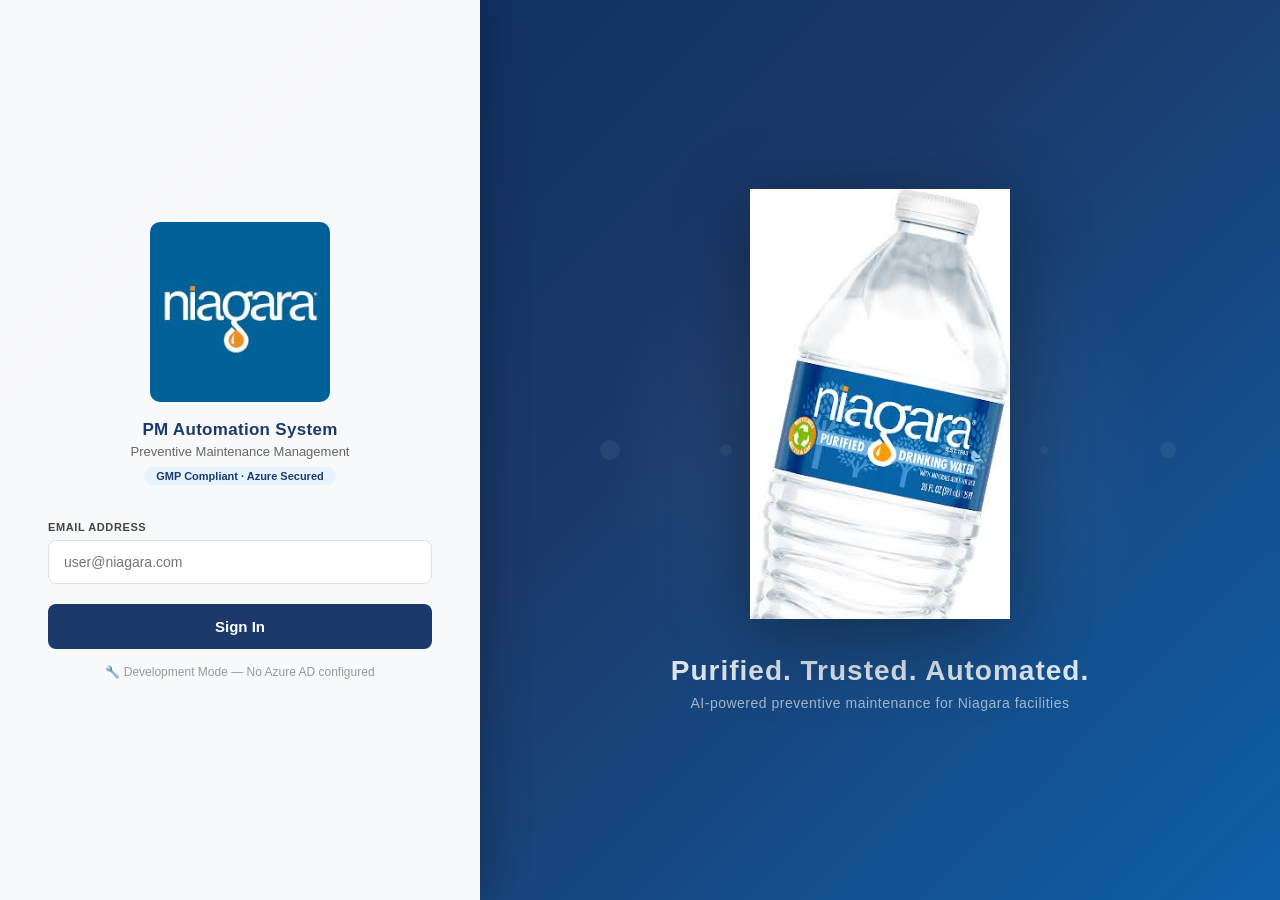
==== commit 62f76fce: "feat: review & approval flow, interval-based navigation, task extraction fixes - review.html: full r" ====
--- a/frontend/dashboard.html
+++ b/frontend/dashboard.html
@@ -104,6 +104,15 @@
         </div>
       </div>
 
+      <!-- Pending Reviews -->
+      <div class="card" id="pendingReviewsCard" style="display:none;margin-top:0">
+        <div class="card-header">
+          <h3 class="card-title" style="color:var(--amber)">📋 Manuals Awaiting Review</h3>
+          <span id="pendingReviewBadge" class="badge badge-amber">0</span>
+        </div>
+        <div id="pendingReviewsList"></div>
+      </div>
+
       <!-- PM Schedule -->
       <div class="card">
         <div class="card-header">
